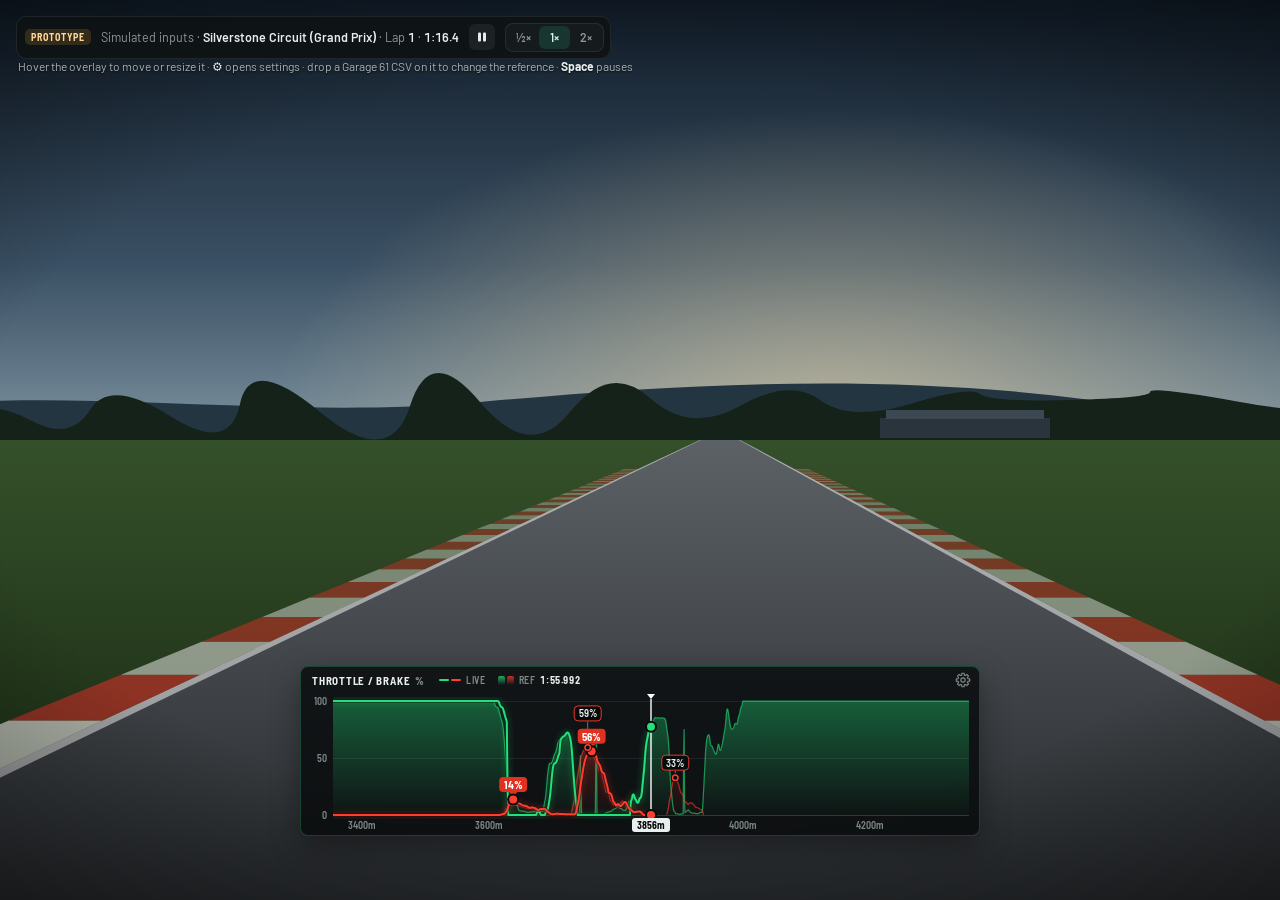
==== prototype/index.html @ 49a67826 "Domain layer, prototype and app skeleton Garage 61 CSV parsing, reference library with physical trac" ====
<!doctype html>
<html lang="en">
<head>
  <meta charset="utf-8">
  <meta name="viewport" content="width=device-width, initial-scale=1">
  <title>Input Telemetry Overlay</title>
  <link rel="preconnect" href="https://fonts.googleapis.com">
  <link rel="preconnect" href="https://fonts.gstatic.com" crossorigin>
  <link href="https://fonts.googleapis.com/css2?family=Barlow:wght@400;500;600&family=Barlow+Semi+Condensed:wght@500;600;700&display=swap" rel="stylesheet">
  <link rel="stylesheet" href="src/styles.css">
</head>
<body>
  <!-- Prototype only: a stand-in for the sim view so opacity can be judged. -->
  <div class="stage" id="stage" aria-hidden="true"></div>

  <!-- ================= Overlay ================= -->
  <section class="ito-overlay" id="overlay" aria-label="Throttle and brake inputs">
    <canvas class="ito-canvas" id="graph"></canvas>

    <header class="ito-header" id="dragHandle">
      <span class="ito-grip" aria-hidden="true"></span>
      <h1 class="ito-title" id="title"><span class="full">Throttle / Brake</span><span class="short">Thr / Brk</span><span class="unit">%</span></h1>
      <div class="ito-legend" id="legend">
        <span class="lg"><span class="lg-keys"><i class="lg-line" style="--c: var(--throttle)"></i><i class="lg-line" style="--c: var(--brake)"></i></span>Live</span>
        <span class="lg" id="legendRef"><span class="lg-keys"><i class="lg-fill" style="--c: var(--throttle)"></i><i class="lg-fill" style="--c: var(--brake)"></i></span>Ref <b id="legendRefTime">–</b></span>
      </div>
      <button class="ito-gear" id="gear" type="button" aria-label="Overlay settings" aria-haspopup="dialog" aria-expanded="false" aria-controls="settings">
        <svg viewBox="0 0 24 24" width="16" height="16" aria-hidden="true"><path d="M9.97 4.68 L10.27 1.95 L13.73 1.95 L14.03 4.68 L15.75 5.39 L17.89 3.67 L20.33 6.11 L18.61 8.25 L19.32 9.97 L22.05 10.27 L22.05 13.73 L19.32 14.03 L18.61 15.75 L20.33 17.89 L17.89 20.33 L15.75 18.61 L14.03 19.32 L13.73 22.05 L10.27 22.05 L9.97 19.32 L8.25 18.61 L6.11 20.33 L3.67 17.89 L5.39 15.75 L4.68 14.03 L1.95 13.73 L1.95 10.27 L4.68 9.97 L5.39 8.25 L3.67 6.11 L6.11 3.67 L8.25 5.39Z"/><circle cx="12" cy="12" r="3.2"/></svg>
      </button>
    </header>

    <div class="ito-size" id="sizeReadout" aria-hidden="true"></div>
    <div class="ito-drop" aria-hidden="true">
      <svg viewBox="0 0 24 24" width="20" height="20"><path d="M12 15V4M7.5 8.5 12 4l4.5 4.5M4 15v3a2 2 0 0 0 2 2h12a2 2 0 0 0 2-2v-3"/></svg>
      <span>Drop to set reference lap</span>
    </div>
  </section>

  <!-- ================= Settings ================= -->
  <div class="ito-settings" id="settings" role="dialog" aria-label="Overlay settings" hidden>
    <div class="set-head">
      <span>Overlay settings</span>
      <button class="icon-btn" type="button" data-close aria-label="Close settings">
        <svg viewBox="0 0 24 24" width="14" height="14" aria-hidden="true"><path d="M6 6l12 12M18 6 6 18"/></svg>
      </button>
    </div>

    <div class="set-tabs" role="tablist">
      <button type="button" role="tab" id="tab-display" aria-controls="panel-display" data-tab="display">Display</button>
      <button type="button" role="tab" id="tab-labels" aria-controls="panel-labels" data-tab="labels">Labels</button>
      <button type="button" role="tab" id="tab-timing" aria-controls="panel-timing" data-tab="timing">Timing</button>
      <button type="button" role="tab" id="tab-reference" aria-controls="panel-reference" data-tab="reference">Reference</button>
    </div>

    <!-- Display -->
    <div class="set-panel" role="tabpanel" id="panel-display" aria-labelledby="tab-display">
      <div class="set-section">Opacity</div>
      <label class="set-row">
        <span class="row-head"><span>Background</span><output data-for="bgOpacity"></output></span>
        <input type="range" min="0" max="100" step="1" data-setting="bgOpacity" data-unit="%">
      </label>
      <label class="set-row">
        <span class="row-head"><span>Reference fill</span><output data-for="refOpacity"></output></span>
        <input type="range" min="0" max="100" step="1" data-setting="refOpacity" data-unit="%">
      </label>

      <hr class="set-divider">
      <div class="set-section">Layout</div>
      <label class="set-toggle">
        <span>Lock size &amp; position<small>Hides the resize anchors</small></span>
        <input type="checkbox" class="switch" data-setting="locked">
      </label>
      <button type="button" class="btn" id="resetLayout">Reset size &amp; position</button>
    </div>

    <!-- Labels -->
    <div class="set-panel" role="tabpanel" id="panel-labels" aria-labelledby="tab-labels" hidden>
      <label class="set-toggle">
        <span>Brake peak labels<small>Max % reached in each braking zone</small></span>
        <input type="checkbox" class="switch" data-setting="labels">
      </label>
      <div class="set-row" data-needs="labels">
        <span class="row-head"><span>Label</span></span>
        <div class="seg" data-setting="labelMode" role="group" aria-label="Which brake traces get labels">
          <button type="button" data-value="live">Live</button>
          <button type="button" data-value="ref">Reference</button>
          <button type="button" data-value="both">Both</button>
        </div>
      </div>
      <label class="set-row" data-needs="labels">
        <span class="row-head"><span>Ignore peaks below</span><output data-for="labelMin"></output></span>
        <input type="range" min="0" max="50" step="1" data-setting="labelMin" data-unit="%">
      </label>
      <div class="label-key" data-needs="labels">
        <span><i class="key-pill key-live">82%</i>Your peak</span>
        <span><i class="key-pill key-ref">76%</i>Reference peak</span>
      </div>
    </div>

    <!-- Timing -->
    <div class="set-panel" role="tabpanel" id="panel-timing" aria-labelledby="tab-timing" hidden>
      <div class="set-row">
        <span class="row-head"><span>X-axis</span></span>
        <div class="seg" data-setting="axis" role="group" aria-label="X-axis units">
          <button type="button" data-value="distance">Distance</button>
          <button type="button" data-value="time">Time</button>
        </div>
      </div>
      <label class="set-row" data-axis="distance">
        <span class="row-head"><span>History <small>behind the car</small></span><output data-for="historyM"></output></span>
        <input type="range" min="100" max="1500" step="50" data-setting="historyM" data-unit=" m">
      </label>
      <label class="set-row" data-axis="distance">
        <span class="row-head"><span>Look-ahead <small>reference preview</small></span><output data-for="aheadM"></output></span>
        <input type="range" min="0" max="1500" step="50" data-setting="aheadM" data-unit=" m">
      </label>
      <label class="set-row" data-axis="time" hidden>
        <span class="row-head"><span>History <small>behind the car</small></span><output data-for="historyS"></output></span>
        <input type="range" min="1" max="20" step="0.5" data-setting="historyS" data-unit=" s">
      </label>
      <label class="set-row" data-axis="time" hidden>
        <span class="row-head"><span>Look-ahead <small>reference preview</small></span><output data-for="aheadS"></output></span>
        <input type="range" min="0" max="15" step="0.5" data-setting="aheadS" data-unit=" s">
      </label>

      <hr class="set-divider">
      <div class="set-row">
        <span class="row-head"><span>Update rate</span></span>
        <div class="seg" data-setting="hz" role="group" aria-label="Update rate">
          <button type="button" data-value="30">30 Hz</button>
          <button type="button" data-value="60">60 Hz</button>
        </div>
        <p class="set-hint">iRacing sends telemetry at 60 Hz. 30 Hz halves the redraw cost.</p>
      </div>
    </div>

    <!-- Reference -->
    <div class="set-panel" role="tabpanel" id="panel-reference" aria-labelledby="tab-reference" hidden>
      <div class="ref-card" id="refCard" hidden>
        <div class="ref-top">
          <span class="ref-src" id="refSrc">G61</span>
          <span class="ref-driver" id="refDriver"></span>
          <span class="ref-time" id="refTime"></span>
        </div>
        <div class="ref-sub" id="refSub"></div>
        <div class="ref-meta">
          <span id="refStats"></span>
          <span class="ref-status" id="refStatus"></span>
        </div>
        <div class="ref-actions">
          <button type="button" class="btn" data-browse>Replace…</button>
          <button type="button" class="btn btn-quiet" id="refRemove">Remove</button>
        </div>
      </div>

      <div class="dropzone" id="dropzone" role="button" tabindex="0" aria-describedby="dropHint">
        <svg viewBox="0 0 24 24" width="20" height="20" aria-hidden="true"><path d="M12 15V4M7.5 8.5 12 4l4.5 4.5M4 15v3a2 2 0 0 0 2 2h12a2 2 0 0 0 2-2v-3"/></svg>
        <span class="dz-title" id="dzTitle">Drop a Garage 61 lap CSV</span>
        <span class="dz-sub">or <u>browse files</u></span>
        <span class="dz-hint" id="dropHint">Needs LapDistPct, Brake and Throttle columns</span>
      </div>
      <input type="file" id="fileInput" accept=".csv,text/csv" hidden>
      <p class="set-error" id="refError" role="alert" hidden></p>

      <label class="set-toggle">
        <span>Show reference lap</span>
        <input type="checkbox" class="switch" data-setting="showRef">
      </label>
      <p class="set-hint">Lined up by lap distance, so a lap of any pace matches corner for corner.</p>
    </div>

    <div class="set-foot">
      <button type="button" class="link-btn" id="resetAll">Reset to defaults</button>
      <span>Design prototype</span>
    </div>
  </div>

  <!-- Prototype only: playback controls for the simulated inputs. -->
  <div class="harness" id="harness">
    <span class="harness-tag">Prototype</span>
    <span class="harness-text">Simulated inputs · <b id="hzTrack">–</b> · Lap <b id="hzLap">1</b> · <b id="hzClock">0:00.0</b></span>
    <button type="button" class="icon-btn" id="playBtn" aria-label="Pause"></button>
    <div class="seg seg-sm" id="speedSeg" role="group" aria-label="Playback speed">
      <button type="button" data-speed="0.5">½×</button>
      <button type="button" data-speed="1" aria-pressed="true">1×</button>
      <button type="button" data-speed="2">2×</button>
    </div>
  </div>
  <p class="harness-hint">Hover the overlay to move or resize it · <b>⚙</b> opens settings · drop a Garage 61 CSV on it to change the reference · <b>Space</b> pauses</p>

  <script src="data/sample-lap.js"></script>
  <script src="src/lap.js"></script>
  <script src="src/sim.js"></script>
  <script src="src/live-trace.js"></script>
  <script src="src/graph.js"></script>
  <script src="src/frame.js"></script>
  <script src="src/settings.js"></script>
  <script src="src/stage.js"></script>
  <script src="src/main.js"></script>
</body>
</html>
---- prototype/src/styles.css ----
/* ============ Tokens ============ */
:root {
  color-scheme: dark;

  /* Data — shared with graph.js */
  --throttle: #22e07a;
  --brake: #ff3d2e;

  /* HUD */
  --hud-surface: 7, 9, 10;
  --hud-text: #e8efee;
  --hud-muted: #7f8b89;
  --accent: #2ee6a0;
  --accent-ink: #04150d;

  /* Settings UI */
  --ui-surface: #0e1314;
  --ui-raised: rgba(255, 255, 255, 0.04);
  --ui-line: rgba(255, 255, 255, 0.08);
  --ui-line-strong: rgba(255, 255, 255, 0.16);
  --ui-text: #e6eceb;
  --ui-muted: #8b9795;
  --ok: #37d88f;
  --warn: #f5b43c;
  --danger: #ff7a70;

  --font-hud: "Barlow Semi Condensed", "Segoe UI", system-ui, sans-serif;
  --font-ui: "Barlow", "Segoe UI", system-ui, sans-serif;
}

* { box-sizing: border-box; }
[hidden] { display: none !important; }
html, body { margin: 0; height: 100%; }
body {
  background: #0b0f12;
  color: var(--ui-text);
  font: 400 13px/1.4 var(--font-ui);
  overflow: hidden;
}
button { font: inherit; color: inherit; }
svg { fill: none; stroke: currentColor; stroke-width: 1.8; stroke-linecap: round; stroke-linejoin: round; }

/* ============ Stage (prototype backdrop) ============ */
.stage { position: fixed; inset: 0; }
.stage svg { width: 100%; height: 100%; display: block; stroke: none; }

/* ============ Overlay ============ */
.ito-overlay {
  --bg-alpha: 0.8;
  position: fixed;
  left: 0;
  top: 0;
  width: 680px;
  height: 170px;
  container-type: size;
  background: rgba(var(--hud-surface), var(--bg-alpha));
  border: 1px solid rgba(46, 224, 150, calc(0.08 + 0.2 * var(--bg-alpha)));
  border-radius: 8px;
  box-shadow: 0 10px 30px rgba(0, 0, 0, calc(0.45 * var(--bg-alpha)));
  user-select: none;
  -webkit-user-select: none;
  touch-action: none;
}
.ito-overlay:not(.is-locked):hover,
.ito-overlay.is-moving,
.ito-overlay.is-resizing {
  outline: 1px solid rgba(46, 230, 160, 0.55);
  outline-offset: 0;
}

.ito-canvas { position: absolute; left: 0; top: 0; display: block; }

.ito-header {
  position: absolute;
  inset: 0 0 auto 0;
  height: 26px;
  display: flex;
  align-items: center;
  gap: 14px;
  padding: 0 5px 0 11px;
  z-index: 2;
}
.ito-overlay:not(.is-locked) .ito-header { cursor: grab; }
.ito-overlay.is-moving .ito-header { cursor: grabbing; }

.ito-grip {
  position: absolute;
  left: 3px;
  top: 8px;
  width: 5px;
  height: 11px;
  background: radial-gradient(circle, var(--hud-muted) 0.9px, transparent 1.2px) 0 0 / 4px 4px;
  opacity: 0;
  transition: opacity 0.15s;
}
.ito-overlay:not(.is-locked):hover .ito-grip { opacity: 1; }

.ito-title {
  margin: 0;
  font: 700 11px/1 var(--font-hud);
  letter-spacing: 0.07em;
  text-transform: uppercase;
  color: var(--hud-text);
  white-space: nowrap;
}
.ito-title .unit { color: var(--hud-muted); margin-left: 5px; }
.ito-title .short { display: none; }

.ito-legend {
  display: flex;
  gap: 12px;
  font: 600 10px/1 var(--font-hud);
  letter-spacing: 0.06em;
  text-transform: uppercase;
  color: var(--hud-muted);
  white-space: nowrap;
}
.lg { display: inline-flex; align-items: center; gap: 5px; }
.lg b { color: var(--hud-text); font-weight: 700; font-variant-numeric: tabular-nums; }
.lg-keys { display: inline-flex; align-items: flex-end; gap: 2px; }
.lg-line { width: 10px; height: 2px; border-radius: 1px; background: var(--c); }
.lg-fill { width: 7px; height: 9px; border-radius: 2px 2px 0 0; background: linear-gradient(var(--c), transparent); opacity: 0.75; }

@container (max-width: 540px) { .ito-legend { display: none; } }
@container (max-width: 330px) {
  .ito-title .full { display: none; }
  .ito-title .short { display: inline; }
}

.ito-gear {
  margin-left: auto;
  width: 22px;
  height: 22px;
  display: grid;
  place-items: center;
  padding: 0;
  border: 0;
  border-radius: 6px;
  background: transparent;
  color: var(--hud-muted);
  cursor: pointer;
  transition: color 0.15s, background-color 0.15s;
}
.ito-gear svg { stroke-width: 1.7; transition: transform 0.3s ease; }
.ito-gear:hover { color: var(--hud-text); background: rgba(255, 255, 255, 0.08); }
.ito-gear:focus-visible { outline: 2px solid var(--accent); outline-offset: 1px; }
.ito-gear[aria-expanded="true"] { color: var(--accent); background: rgba(46, 230, 160, 0.12); }
.ito-gear[aria-expanded="true"] svg { transform: rotate(67.5deg); }

/* Resize anchors: generous hit areas, small visible handles. */
.ito-anchor { position: absolute; z-index: 4; opacity: 0; transition: opacity 0.12s; }
.ito-anchor::after {
  content: "";
  position: absolute;
  background: #0b1110;
  border: 1.5px solid var(--accent);
  border-radius: 2px;
  box-shadow: 0 0 0 2px rgba(0, 0, 0, 0.35);
  transition: background-color 0.12s;
}
.ito-anchor:hover::after, .ito-anchor.is-active::after { background: var(--accent); }
.ito-overlay:not(.is-locked):hover .ito-anchor,
.ito-overlay.is-resizing .ito-anchor { opacity: 1; }
.ito-overlay.is-locked .ito-anchor { display: none; }

.ito-anchor[data-dir="nw"], .ito-anchor[data-dir="ne"],
.ito-anchor[data-dir="sw"], .ito-anchor[data-dir="se"] { width: 18px; height: 18px; }
.ito-anchor[data-dir="nw"]::after, .ito-anchor[data-dir="ne"]::after,
.ito-anchor[data-dir="sw"]::after, .ito-anchor[data-dir="se"]::after { left: 4.5px; top: 4.5px; width: 9px; height: 9px; }
.ito-anchor[data-dir="nw"] { left: -9px; top: -9px; cursor: nwse-resize; }
.ito-anchor[data-dir="ne"] { right: -9px; top: -9px; cursor: nesw-resize; }
.ito-anchor[data-dir="sw"] { left: -9px; bottom: -9px; cursor: nesw-resize; }
.ito-anchor[data-dir="se"] { right: -9px; bottom: -9px; cursor: nwse-resize; }

.ito-anchor[data-dir="n"], .ito-anchor[data-dir="s"] { left: 9px; right: 9px; height: 10px; cursor: ns-resize; }
.ito-anchor[data-dir="n"] { top: -5px; }
.ito-anchor[data-dir="s"] { bottom: -5px; }
.ito-anchor[data-dir="n"]::after, .ito-anchor[data-dir="s"]::after { left: 50%; top: 2px; width: 22px; height: 6px; margin-left: -11px; border-radius: 3px; }

.ito-anchor[data-dir="e"], .ito-anchor[data-dir="w"] { top: 9px; bottom: 9px; width: 10px; cursor: ew-resize; }
.ito-anchor[data-dir="e"] { right: -5px; }
.ito-anchor[data-dir="w"] { left: -5px; }
.ito-anchor[data-dir="e"]::after, .ito-anchor[data-dir="w"]::after { top: 50%; left: 2px; width: 6px; height: 22px; margin-top: -11px; border-radius: 3px; }

.ito-size {
  position: absolute;
  left: 50%;
  top: 50%;
  transform: translate(-50%, -50%);
  z-index: 3;
  padding: 5px 8px;
  border-radius: 5px;
  background: var(--accent);
  color: var(--accent-ink);
  font: 700 12px/1 var(--font-hud);
  letter-spacing: 0.04em;
  font-variant-numeric: tabular-nums;
  pointer-events: none;
  opacity: 0;
  transition: opacity 0.12s;
}
.ito-overlay.is-resizing .ito-size { opacity: 1; }

.ito-drop {
  position: absolute;
  inset: 5px;
  z-index: 5;
  display: flex;
  align-items: center;
  justify-content: center;
  gap: 8px;
  border: 1.5px dashed var(--accent);
  border-radius: 6px;
  background: rgba(var(--hud-surface), 0.9);
  color: var(--hud-text);
  font: 700 12px/1 var(--font-hud);
  letter-spacing: 0.07em;
  text-transform: uppercase;
  pointer-events: none;
  opacity: 0;
  transition: opacity 0.12s;
}
.ito-drop svg { color: var(--accent); }
.ito-overlay.is-dragover .ito-drop { opacity: 1; }

/* ============ Settings popover ============ */
.ito-settings {
  position: fixed;
  z-index: 50;
  width: 304px;
  max-height: calc(100vh - 16px);
  overflow-y: auto;
  overscroll-behavior: contain;
  scrollbar-width: thin;
  scrollbar-color: rgba(255, 255, 255, 0.18) transparent;
  background: var(--ui-surface);
  border: 1px solid var(--ui-line);
  border-radius: 12px;
  box-shadow: 0 18px 50px rgba(0, 0, 0, 0.55), 0 0 0 1px rgba(0, 0, 0, 0.5);
  animation: pop-in 0.14s ease-out;
}
.ito-settings[hidden] { display: none; }
@keyframes pop-in {
  from { opacity: 0; transform: translateY(var(--pop-from, -4px)) scale(0.985); }
}

.set-head {
  display: flex;
  align-items: center;
  justify-content: space-between;
  padding: 10px 8px 4px 14px;
  font: 600 10.5px/1 var(--font-hud);
  letter-spacing: 0.1em;
  text-transform: uppercase;
  color: var(--ui-muted);
}

.icon-btn {
  width: 26px;
  height: 26px;
  display: grid;
  place-items: center;
  padding: 0;
  border: 0;
  border-radius: 6px;
  background: transparent;
  color: var(--ui-muted);
  cursor: pointer;
}
.icon-btn:hover { background: rgba(255, 255, 255, 0.07); color: var(--ui-text); }
.icon-btn:focus-visible { outline: 2px solid var(--accent); outline-offset: 1px; }

.set-tabs {
  display: flex;
  gap: 2px;
  padding: 0 8px;
  border-bottom: 1px solid var(--ui-line);
}
.set-tabs button {
  position: relative;
  padding: 8px 8px 10px;
  border: 0;
  background: none;
  color: var(--ui-muted);
  font-weight: 600;
  font-size: 13px;
  cursor: pointer;
}
.set-tabs button:hover { color: var(--ui-text); }
.set-tabs button[aria-selected="true"] { color: var(--ui-text); }
.set-tabs button[aria-selected="true"]::after {
  content: "";
  position: absolute;
  left: 8px;
  right: 8px;
  bottom: -1px;
  height: 2px;
  border-radius: 2px 2px 0 0;
  background: var(--accent);
}
.set-tabs button:focus-visible { outline: 2px solid var(--accent); outline-offset: -2px; border-radius: 6px; }

.set-panel { display: grid; gap: 13px; padding: 13px 14px 14px; }
.set-panel[hidden] { display: none; }

.set-section {
  margin-bottom: -6px;
  font: 600 10.5px/1 var(--font-hud);
  letter-spacing: 0.1em;
  text-transform: uppercase;
  color: var(--ui-muted);
}
.set-divider { margin: 0 -14px; border: 0; border-top: 1px solid var(--ui-line); }

.set-row { display: grid; gap: 6px; }
.set-row[hidden] { display: none; }
.row-head { display: flex; justify-content: space-between; align-items: baseline; gap: 8px; font-weight: 500; }
.row-head small, .set-toggle small { color: var(--ui-muted); font-weight: 400; font-size: 12px; }
.set-toggle small { display: block; margin-top: 1px; }
.row-head output { font: 600 13px/1 var(--font-hud); font-variant-numeric: tabular-nums; color: var(--ui-text); }
.set-hint { margin: 0; color: var(--ui-muted); font-size: 12px; line-height: 1.4; }
.is-disabled { opacity: 0.4; pointer-events: none; }

/* Range */
input[type="range"] {
  --fill: 50%;
  -webkit-appearance: none;
  appearance: none;
  width: 100%;
  height: 16px;
  margin: 0;
  background: transparent;
  cursor: pointer;
}
input[type="range"]::-webkit-slider-runnable-track {
  height: 4px;
  border-radius: 2px;
  background: linear-gradient(to right, var(--accent) var(--fill), rgba(255, 255, 255, 0.12) var(--fill));
}
input[type="range"]::-moz-range-track { height: 4px; border-radius: 2px; background: rgba(255, 255, 255, 0.12); }
input[type="range"]::-moz-range-progress { height: 4px; border-radius: 2px; background: var(--accent); }
input[type="range"]::-webkit-slider-thumb {
  -webkit-appearance: none;
  width: 14px;
  height: 14px;
  margin-top: -5px;
  border: 0;
  border-radius: 50%;
  background: #f2f7f5;
  box-shadow: 0 1px 3px rgba(0, 0, 0, 0.5);
  transition: box-shadow 0.12s;
}
input[type="range"]::-moz-range-thumb { width: 14px; height: 14px; border: 0; border-radius: 50%; background: #f2f7f5; }
input[type="range"]:hover::-webkit-slider-thumb { box-shadow: 0 0 0 4px rgba(46, 230, 160, 0.18), 0 1px 3px rgba(0, 0, 0, 0.5); }
input[type="range"]:focus-visible { outline: none; }
input[type="range"]:focus-visible::-webkit-slider-thumb { box-shadow: 0 0 0 4px rgba(46, 230, 160, 0.4); }

/* Segmented control */
.seg {
  display: grid;
  grid-auto-flow: column;
  grid-auto-columns: 1fr;
  padding: 2px;
  border: 1px solid var(--ui-line);
  border-radius: 8px;
  background: rgba(255, 255, 255, 0.03);
}
.seg button {
  padding: 5px 8px;
  border: 0;
  border-radius: 6px;
  background: none;
  color: var(--ui-muted);
  font-weight: 600;
  font-size: 12.5px;
  cursor: pointer;
  white-space: nowrap;
}
.seg button:hover { color: var(--ui-text); }
.seg button[aria-pressed="true"] { background: rgba(46, 230, 160, 0.14); color: #c9f7e4; }
.seg button:focus-visible { outline: 2px solid var(--accent); outline-offset: -2px; }

/* Switch */
.set-toggle { display: flex; align-items: center; justify-content: space-between; gap: 12px; font-weight: 500; cursor: pointer; }
.switch {
  -webkit-appearance: none;
  appearance: none;
  flex: none;
  position: relative;
  width: 32px;
  height: 18px;
  margin: 0;
  border-radius: 9px;
  background: rgba(255, 255, 255, 0.14);
  cursor: pointer;
  transition: background-color 0.15s;
}
.switch::before {
  content: "";
  position: absolute;
  left: 2px;
  top: 2px;
  width: 14px;
  height: 14px;
  border-radius: 50%;
  background: #f2f7f5;
  transition: transform 0.15s;
}
.switch:checked { background: var(--accent); }
.switch:checked::before { transform: translateX(14px); }
.switch:focus-visible { outline: 2px solid var(--accent); outline-offset: 2px; }

/* Buttons */
.btn {
  height: 30px;
  padding: 0 12px;
  border: 1px solid var(--ui-line-strong);
  border-radius: 7px;
  background: var(--ui-raised);
  font-weight: 600;
  font-size: 12.5px;
  cursor: pointer;
}
.btn:hover { background: rgba(255, 255, 255, 0.08); }
.btn:focus-visible { outline: 2px solid var(--accent); outline-offset: 1px; }
.btn-quiet { border-color: transparent; background: none; color: var(--ui-muted); }
.btn-quiet:hover { color: var(--ui-text); }
.link-btn { padding: 0; border: 0; background: none; color: var(--ui-muted); font-size: 12px; text-decoration: underline; text-underline-offset: 2px; cursor: pointer; }
.link-btn:hover { color: var(--ui-text); }

/* Label key (Labels tab) */
.label-key {
  display: flex;
  flex-wrap: wrap;
  gap: 8px 16px;
  padding: 10px 12px;
  border-radius: 8px;
  background: var(--ui-raised);
  color: var(--ui-muted);
  font-size: 12px;
}
.label-key span { display: inline-flex; align-items: center; gap: 7px; }
.key-pill { padding: 3px 5px; border-radius: 4px; font: 700 11px/1 var(--font-hud); font-style: normal; }
.key-live { background: #e0301f; color: #fff; }
.key-ref { border: 1px solid rgba(255, 61, 46, 0.9); background: rgb(var(--hud-surface)); color: var(--hud-text); font-weight: 600; }

/* Reference card */
.ref-card {
  display: grid;
  gap: 5px;
  padding: 11px 12px;
  border: 1px solid var(--ui-line);
  border-radius: 10px;
  background: var(--ui-raised);
}
.ref-card[hidden] { display: none; }
.ref-top { display: flex; align-items: center; gap: 8px; min-width: 0; }
.ref-src {
  flex: none;
  padding: 3px 5px;
  border-radius: 4px;
  background: rgba(255, 255, 255, 0.08);
  color: var(--ui-muted);
  font: 700 9.5px/1 var(--font-hud);
  letter-spacing: 0.08em;
}
.ref-driver { font-weight: 600; white-space: nowrap; overflow: hidden; text-overflow: ellipsis; }
.ref-time { margin-left: auto; font: 700 14px/1 var(--font-hud); font-variant-numeric: tabular-nums; }
.ref-sub { color: var(--ui-muted); font-size: 12px; }
.ref-meta { display: flex; flex-wrap: wrap; justify-content: space-between; gap: 4px 10px; color: var(--ui-muted); font-size: 11.5px; }
.ref-status { display: inline-flex; align-items: center; gap: 4px; color: var(--ui-text); }
.ref-status svg { width: 13px; height: 13px; stroke-width: 2.2; }
.ref-status.ok svg { color: var(--ok); }
.ref-status.warn svg { color: var(--warn); }
.ref-actions { display: flex; gap: 6px; margin-top: 5px; }

/* Drop zone */
.dropzone {
  display: grid;
  justify-items: center;
  gap: 3px;
  padding: 14px 12px;
  border: 1.5px dashed var(--ui-line-strong);
  border-radius: 10px;
  text-align: center;
  cursor: pointer;
  transition: border-color 0.15s, background-color 0.15s;
}
.dropzone svg { color: var(--ui-muted); margin-bottom: 3px; }
.dropzone:hover, .dropzone.is-over { border-color: var(--accent); background: rgba(46, 230, 160, 0.06); }
.dropzone:hover svg, .dropzone.is-over svg { color: var(--accent); }
.dropzone:focus-visible { outline: 2px solid var(--accent); outline-offset: 2px; }
.dz-title { font-weight: 600; }
.dz-sub { color: var(--ui-muted); font-size: 12px; }
.dz-sub u { color: var(--ui-text); text-underline-offset: 2px; }
.dz-hint { margin-top: 4px; color: var(--ui-muted); font-size: 11px; }
/* With a lap loaded the zone only needs to say "drop here to replace". */
.dropzone.is-compact { grid-auto-flow: column; justify-content: center; align-items: center; gap: 6px; padding: 9px 12px; }
.dropzone.is-compact svg { width: 16px; height: 16px; margin: 0; }
.dropzone.is-compact .dz-title { font-weight: 500; font-size: 12.5px; }
.dropzone.is-compact .dz-sub, .dropzone.is-compact .dz-hint { display: none; }

.set-error {
  margin: -6px 0 0;
  padding: 8px 10px;
  border-radius: 8px;
  background: rgba(255, 122, 112, 0.1);
  color: var(--ui-text);
  font-size: 12px;
}
.set-error::before { content: "⚠ "; color: var(--danger); }
.set-error[hidden] { display: none; }

.set-foot {
  display: flex;
  justify-content: space-between;
  align-items: center;
  padding: 9px 14px 11px;
  border-top: 1px solid var(--ui-line);
  color: var(--ui-muted);
  font-size: 11px;
}

/* ============ Prototype harness ============ */
.harness {
  position: fixed;
  left: 16px;
  top: 16px;
  z-index: 40;
  display: flex;
  align-items: center;
  gap: 10px;
  padding: 6px 6px 6px 8px;
  border: 1px solid var(--ui-line);
  border-radius: 10px;
  background: rgba(14, 19, 20, 0.88);
  backdrop-filter: blur(8px);
  font-size: 12.5px;
}
.harness-tag {
  padding: 3px 6px;
  border-radius: 5px;
  background: rgba(245, 180, 60, 0.16);
  color: #ffd79a;
  font: 700 10px/1 var(--font-hud);
  letter-spacing: 0.1em;
  text-transform: uppercase;
}
.harness-text { color: var(--ui-muted); white-space: nowrap; }
.harness-text b { color: var(--ui-text); font-weight: 600; font-variant-numeric: tabular-nums; }
.harness .icon-btn { color: var(--ui-text); background: rgba(255, 255, 255, 0.06); }
.harness .icon-btn svg { width: 12px; height: 12px; fill: currentColor; stroke: none; }
.seg-sm button { padding: 3px 8px; font-size: 12px; }
.harness-hint {
  position: fixed;
  left: 18px;
  top: 58px;
  z-index: 40;
  margin: 0;
  color: rgba(230, 236, 235, 0.72);
  font-size: 12px;
  text-shadow: 0 1px 2px rgba(0, 0, 0, 0.8);
}
.harness-hint b { color: var(--ui-text); }

@media (max-width: 720px) {
  .harness-text { display: none; }
  .harness-hint { display: none; }
}

@media (prefers-reduced-motion: reduce) {
  *, *::before, *::after { transition: none !important; animation: none !important; }
}
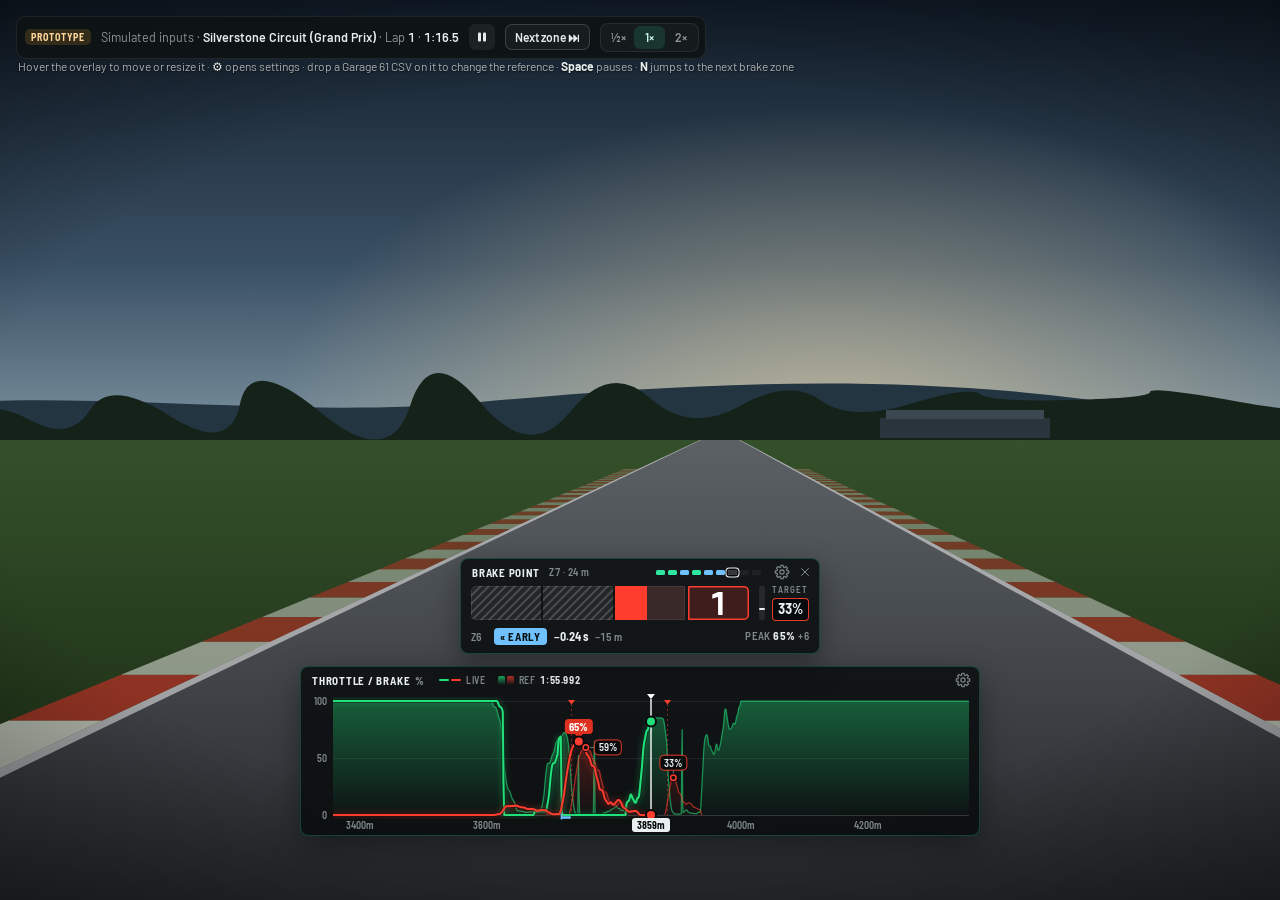
==== commit 66df657b: "Design a brake point countdown with timing grades A second overlay window counts 3-2-1-BRAKE into ea" ====
--- a/prototype/index.html
+++ b/prototype/index.html
@@ -36,6 +36,10 @@
     </div>
   </section>
 
+  <!-- ================= Brake point countdown ================= -->
+  <!-- Its own window, so it can sit near the driver's line of sight. Filled by brake-cue.js. -->
+  <section id="cue" aria-label="Brake point countdown"></section>
+
   <!-- ================= Settings ================= -->
   <div class="ito-settings" id="settings" role="dialog" aria-label="Overlay settings" hidden>
     <div class="set-head">
@@ -47,7 +51,7 @@
 
     <div class="set-tabs" role="tablist">
       <button type="button" role="tab" id="tab-display" aria-controls="panel-display" data-tab="display">Display</button>
-      <button type="button" role="tab" id="tab-labels" aria-controls="panel-labels" data-tab="labels">Labels</button>
+      <button type="button" role="tab" id="tab-brakes" aria-controls="panel-brakes" data-tab="brakes">Brakes</button>
       <button type="button" role="tab" id="tab-timing" aria-controls="panel-timing" data-tab="timing">Timing</button>
       <button type="button" role="tab" id="tab-reference" aria-controls="panel-reference" data-tab="reference">Reference</button>
     </div>
@@ -73,8 +77,44 @@
       <button type="button" class="btn" id="resetLayout">Reset size &amp; position</button>
     </div>
 
-    <!-- Labels -->
-    <div class="set-panel" role="tabpanel" id="panel-labels" aria-labelledby="tab-labels" hidden>
+    <!-- Brakes: the brake point countdown, its timing grade, and brake peak labels -->
+    <div class="set-panel" role="tabpanel" id="panel-brakes" aria-labelledby="tab-brakes" hidden>
+      <div class="set-section">Brake point countdown</div>
+      <label class="set-toggle">
+        <span>Countdown window<small>3-2-1-BRAKE into each reference brake point</small></span>
+        <input type="checkbox" class="switch" data-setting="cueOn">
+      </label>
+      <label class="set-row" data-needs="cueOn">
+        <span class="row-head"><span>Countdown <small>3 counts</small></span><output data-for="cueLead"></output></span>
+        <input type="range" min="1.5" max="4.5" step="0.5" data-setting="cueLead" data-unit=" s">
+      </label>
+      <label class="set-row" data-needs="cueOn">
+        <span class="row-head"><span>Cue early by <small>reaction allowance</small></span><output data-for="cueEarly"></output></span>
+        <input type="range" min="0" max="0.3" step="0.05" data-setting="cueEarly" data-unit=" s" data-decimals="2">
+      </label>
+      <label class="set-row" data-needs="cueOn">
+        <span class="row-head"><span>Skip zones below <small>reference peak</small></span><output data-for="cueMin"></output></span>
+        <input type="range" min="0" max="50" step="1" data-setting="cueMin" data-unit="%">
+      </label>
+      <label class="set-toggle" data-needs="cueOn">
+        <span>Beeps<small>One per count, a long one on BRAKE</small></span>
+        <input type="checkbox" class="switch" data-setting="cueBeep">
+      </label>
+
+      <hr class="set-divider">
+      <div class="set-section">Brake timing</div>
+      <label class="set-row">
+        <span class="row-head"><span>Good within <small>of the reference</small></span><output data-for="cueTol"></output></span>
+        <input type="range" min="0.02" max="0.2" step="0.01" data-setting="cueTol" data-unit=" s" data-decimals="2" data-prefix="±">
+      </label>
+      <div class="grade-key" id="gradeKey"></div>
+      <label class="set-toggle">
+        <span>Brake points on the graph<small>Marks each one and underlines your gap to it</small></span>
+        <input type="checkbox" class="switch" data-setting="cueGraph">
+      </label>
+
+      <hr class="set-divider">
+      <div class="set-section">Peak labels</div>
       <label class="set-toggle">
         <span>Brake peak labels<small>Max % reached in each braking zone</small></span>
         <input type="checkbox" class="switch" data-setting="labels">
@@ -180,19 +220,21 @@
     <span class="harness-tag">Prototype</span>
     <span class="harness-text">Simulated inputs · <b id="hzTrack">–</b> · Lap <b id="hzLap">1</b> · <b id="hzClock">0:00.0</b></span>
     <button type="button" class="icon-btn" id="playBtn" aria-label="Pause"></button>
+    <button type="button" class="btn btn-sm" id="nextZoneBtn" title="Jump to just before the next brake point countdown (N)">Next zone ⏭</button>
     <div class="seg seg-sm" id="speedSeg" role="group" aria-label="Playback speed">
       <button type="button" data-speed="0.5">½×</button>
       <button type="button" data-speed="1" aria-pressed="true">1×</button>
       <button type="button" data-speed="2">2×</button>
     </div>
   </div>
-  <p class="harness-hint">Hover the overlay to move or resize it · <b>⚙</b> opens settings · drop a Garage 61 CSV on it to change the reference · <b>Space</b> pauses</p>
+  <p class="harness-hint">Hover the overlay to move or resize it · <b>⚙</b> opens settings · drop a Garage 61 CSV on it to change the reference · <b>Space</b> pauses · <b>N</b> jumps to the next brake zone</p>
 
   <script src="data/sample-lap.js"></script>
   <script src="src/lap.js"></script>
   <script src="src/sim.js"></script>
   <script src="src/live-trace.js"></script>
   <script src="src/graph.js"></script>
+  <script src="src/brake-cue.js"></script>
   <script src="src/frame.js"></script>
   <script src="src/settings.js"></script>
   <script src="src/stage.js"></script>
--- a/prototype/src/styles.css
+++ b/prototype/src/styles.css
@@ -223,6 +223,190 @@
 .ito-drop svg { color: var(--accent); }
 .ito-overlay.is-dragover .ito-drop { opacity: 1; }
 
+/* ============ Brake point countdown ============ */
+/* A second overlay window: 3-2-1-BRAKE into each reference brake point, the zone's
+   target peak, and how your brake timing compared. Grade colours are "r, g, b" so
+   chips and pips can tint them. */
+.ito-cue {
+  --brake-ink: #e0301f; /* solid red behind white text (4.5:1) */
+  width: 360px;
+  height: 96px;
+}
+.cue-head { gap: 10px; padding-right: 3px; }
+.cue-next {
+  font: 600 10.5px/1 var(--font-hud);
+  letter-spacing: 0.04em;
+  color: var(--hud-muted);
+  font-variant-numeric: tabular-nums;
+  white-space: nowrap;
+}
+.cue-pips { display: flex; align-items: center; gap: 3px; margin-left: auto; }
+.cue-pip {
+  width: 9px;
+  height: 5px;
+  border-radius: 1.5px;
+  background: rgba(255, 255, 255, 0.14);
+}
+.cue-pip.is-graded { background: rgb(var(--g)); }
+.cue-pip.is-stale { opacity: 0.35; }
+.cue-pip.is-current { opacity: 1; box-shadow: 0 0 0 1.5px rgba(var(--hud-surface), 1), 0 0 0 2.5px var(--hud-text); }
+.cue-tools { display: flex; gap: 1px; }
+.cue-tools .ito-gear { margin-left: 0; }
+
+.cue-body {
+  --fill: 0;
+  --join: 0;
+  --live: 0;
+  --target: 0;
+  --peak: -1;
+  position: absolute;
+  inset: 27px 10px 8px;
+  display: grid;
+  grid-template-rows: minmax(0, 1fr) auto;
+  gap: 7px;
+}
+.cue-main { display: flex; gap: 3px; min-height: 0; }
+
+/* Bar: three one-count segments, filling toward the cap. */
+.cue-track {
+  position: relative;
+  flex: 1;
+  min-width: 0;
+  overflow: hidden;
+  border-radius: 5px 1px 1px 5px;
+  background:
+    linear-gradient(90deg, transparent 66.667%, rgba(255, 61, 46, 0.1) 66.667%),
+    rgba(255, 255, 255, 0.07);
+  box-shadow: inset 0 0 0 1px rgba(255, 255, 255, 0.08);
+}
+.cue-fill, .cue-join { position: absolute; top: 0; bottom: 0; }
+.cue-fill {
+  left: calc(var(--join) * 100%);
+  width: calc((var(--fill) - var(--join)) * 100%);
+  background: rgba(232, 239, 238, 0.92);
+}
+/* The part a short straight skipped. */
+.cue-join {
+  left: 0;
+  width: calc(var(--join) * 100%);
+  background: repeating-linear-gradient(135deg, rgba(255, 255, 255, 0.16) 0 2px, transparent 2px 6px);
+}
+.cue-tick { position: absolute; top: 0; bottom: 0; width: 2px; margin-left: -1px; background: rgba(var(--hud-surface), 0.75); }
+.cue-msg {
+  position: absolute;
+  inset: 0;
+  display: grid;
+  place-items: center;
+  font: 600 clamp(10px, 11cqh, 13px)/1 var(--font-hud);
+  letter-spacing: 0.08em;
+  white-space: pre;
+  color: var(--hud-muted);
+  font-variant-numeric: tabular-nums;
+}
+.cue-msg:empty { display: none; }
+
+/* Cap: the count (3, 2, 1), then BRAKE. */
+.cue-cap {
+  flex: none;
+  width: clamp(58px, 17cqw, 110px);
+  display: grid;
+  place-items: center;
+  border-radius: 1px 5px 5px 1px;
+  box-shadow: inset 0 0 0 1.5px rgba(255, 255, 255, 0.14);
+  color: rgba(232, 239, 238, 0.4);
+  font: 700 clamp(12px, 15cqh, 20px)/1 var(--font-hud);
+  letter-spacing: 0.08em;
+  text-transform: uppercase;
+}
+.cue-cap span { display: block; }
+
+.cue-body[data-mode="countdown"] .cue-cap { color: var(--hud-text); box-shadow: inset 0 0 0 1.5px rgba(232, 239, 238, 0.55); }
+.cue-body[data-mode="countdown"] .cue-cap span { font-size: clamp(22px, 34cqh, 44px); letter-spacing: 0; font-variant-numeric: tabular-nums; }
+/* Each count pops in; alternating names restart the animation on every change. */
+.cue-body[data-beat="3"] .cue-cap span, .cue-body[data-beat="1"] .cue-cap span { animation: cue-pop-a 0.22s ease-out; }
+.cue-body[data-beat="2"] .cue-cap span { animation: cue-pop-b 0.22s ease-out; }
+@keyframes cue-pop-a { from { transform: scale(1.35); opacity: 0.4; } }
+@keyframes cue-pop-b { from { transform: scale(1.35); opacity: 0.4; } }
+
+/* Last count goes red; BRAKE is solid red and flashes. */
+.cue-body[data-beat="1"] .cue-fill { background: var(--brake); }
+.cue-body[data-beat="1"] .cue-cap { color: #fff; box-shadow: inset 0 0 0 1.5px var(--brake); background: rgba(255, 61, 46, 0.18); }
+.cue-body[data-mode="brake"] .cue-fill,
+.cue-body[data-mode="braking"] .cue-fill { background: var(--brake); }
+.cue-body[data-mode="brake"] .cue-cap,
+.cue-body[data-mode="braking"] .cue-cap { color: #fff; background: var(--brake-ink); box-shadow: none; }
+.cue-body[data-mode="brake"] .cue-cap { animation: cue-flash 0.2s ease-in-out 4 alternate; }
+@keyframes cue-flash { to { background: #ff6a5c; } }
+/* On the brake: the bar settles so the eye moves to the target gauge. */
+.cue-body[data-mode="braking"] .cue-fill { background: rgba(255, 61, 46, 0.5); }
+/* Braked early: the bar stops where you did, in the early colour. */
+.cue-body[data-mode="braking"][data-early] .cue-fill { background: rgb(111, 193, 255); }
+.cue-body[data-mode="noref"] .cue-cap,
+.cue-body[data-mode="nozones"] .cue-cap { color: var(--hud-muted); }
+
+/* Target: the zone's reference peak, with your pressure filling up to it. */
+.cue-target { flex: none; display: flex; align-items: stretch; gap: 7px; margin-left: 7px; }
+.cue-gauge { position: relative; width: 6px; border-radius: 2px; background: rgba(255, 255, 255, 0.08); }
+.cue-gauge i { position: absolute; left: 0; right: 0; }
+.cue-gauge-fill { bottom: 0; height: calc(var(--live) * 100%); border-radius: 2px; background: var(--brake); }
+.cue-gauge-peak { bottom: calc(var(--peak) * 100%); height: 2px; margin-bottom: -1px; background: #ff9b91; }
+.cue-gauge-target { left: -3px; right: -3px; bottom: calc(var(--target) * 100%); height: 2px; margin-bottom: -1px; border-radius: 1px; background: var(--hud-text); }
+.cue-body:not([data-mode="braking"]) .cue-gauge-peak { display: none; }
+.cue-target-text { display: grid; align-content: center; justify-items: start; gap: 4px; }
+.cue-target-text small {
+  font: 600 9px/1 var(--font-hud);
+  letter-spacing: 0.1em;
+  text-transform: uppercase;
+  color: var(--hud-muted);
+}
+/* Outlined red, like the graph's reference peak labels. */
+.cue-target-text b {
+  padding: 3px 5px;
+  border: 1px solid rgba(255, 61, 46, 0.9);
+  border-radius: 4px;
+  background: rgba(var(--hud-surface), 0.9);
+  color: var(--hud-text);
+  font: 700 clamp(12px, 15cqh, 18px)/1 var(--font-hud);
+  font-variant-numeric: tabular-nums;
+}
+.cue-body[data-mode="idle"] .cue-target-text b { border-color: rgba(255, 61, 46, 0.5); color: rgba(232, 239, 238, 0.7); }
+
+/* Timing row: zone, grade, offset from the reference brake point, peak vs target. */
+.cue-verdict {
+  display: flex;
+  align-items: center;
+  gap: 7px;
+  height: 18px;
+  overflow: hidden;
+  white-space: nowrap;
+  font: 600 11px/1 var(--font-hud);
+  color: var(--hud-muted);
+  font-variant-numeric: tabular-nums;
+}
+.cue-verdict.is-empty { font-weight: 500; }
+.cue-vzone { min-width: 16px; letter-spacing: 0.04em; }
+.cue-verdict.is-current .cue-vzone { color: var(--hud-text); }
+.cue-chip {
+  padding: 3px 6px 3px;
+  border-radius: 4px;
+  background: rgb(var(--g));
+  color: #07100c;
+  font-weight: 700;
+  letter-spacing: 0.06em;
+  text-transform: uppercase;
+}
+/* Past the brake point and not braking yet: counts up until you do. */
+.cue-chip.is-pending { background: rgba(var(--g), 0.14); color: rgb(var(--g)); box-shadow: inset 0 0 0 1px rgb(var(--g)); }
+.cue-vtime { color: var(--hud-text); font-weight: 700; font-size: 12px; }
+.cue-verdict.is-empty .cue-vtime { color: var(--hud-muted); font-weight: 500; font-size: 11px; }
+.cue-vpeak { margin-left: auto; letter-spacing: 0.04em; text-transform: uppercase; }
+.cue-vpeak b { color: var(--hud-text); font-weight: 700; }
+.cue-vpeak small { font-size: 10.5px; }
+
+@container (max-width: 330px) { .cue-pips { display: none; } .cue-tools { margin-left: auto; } }
+@container (max-width: 290px) { .cue-vdist, .cue-next { display: none; } }
+@container (max-width: 250px) { .cue-vpeak { display: none; } }
+
 /* ============ Settings popover ============ */
 .ito-settings {
   position: fixed;
@@ -444,6 +628,19 @@
 .key-live { background: #e0301f; color: #fff; }
 .key-ref { border: 1px solid rgba(255, 61, 46, 0.9); background: rgb(var(--hud-surface)); color: var(--hud-text); font-weight: 600; }
 
+/* Grade key (Brakes tab) */
+.grade-key {
+  display: grid;
+  gap: 6px;
+  padding: 10px 12px;
+  border-radius: 8px;
+  background: var(--ui-raised);
+  color: var(--ui-muted);
+  font-size: 12px;
+}
+.grade-key span { display: grid; grid-template-columns: 74px 1fr; align-items: center; gap: 8px; }
+.grade-key .cue-chip { justify-self: start; font: 700 10px/1 var(--font-hud); font-style: normal; }
+
 /* Reference card */
 .ref-card {
   display: grid;
@@ -551,6 +748,7 @@
 .harness .icon-btn { color: var(--ui-text); background: rgba(255, 255, 255, 0.06); }
 .harness .icon-btn svg { width: 12px; height: 12px; fill: currentColor; stroke: none; }
 .seg-sm button { padding: 3px 8px; font-size: 12px; }
+.btn-sm { height: 26px; padding: 0 9px; font-size: 12px; white-space: nowrap; }
 .harness-hint {
   position: fixed;
   left: 18px;
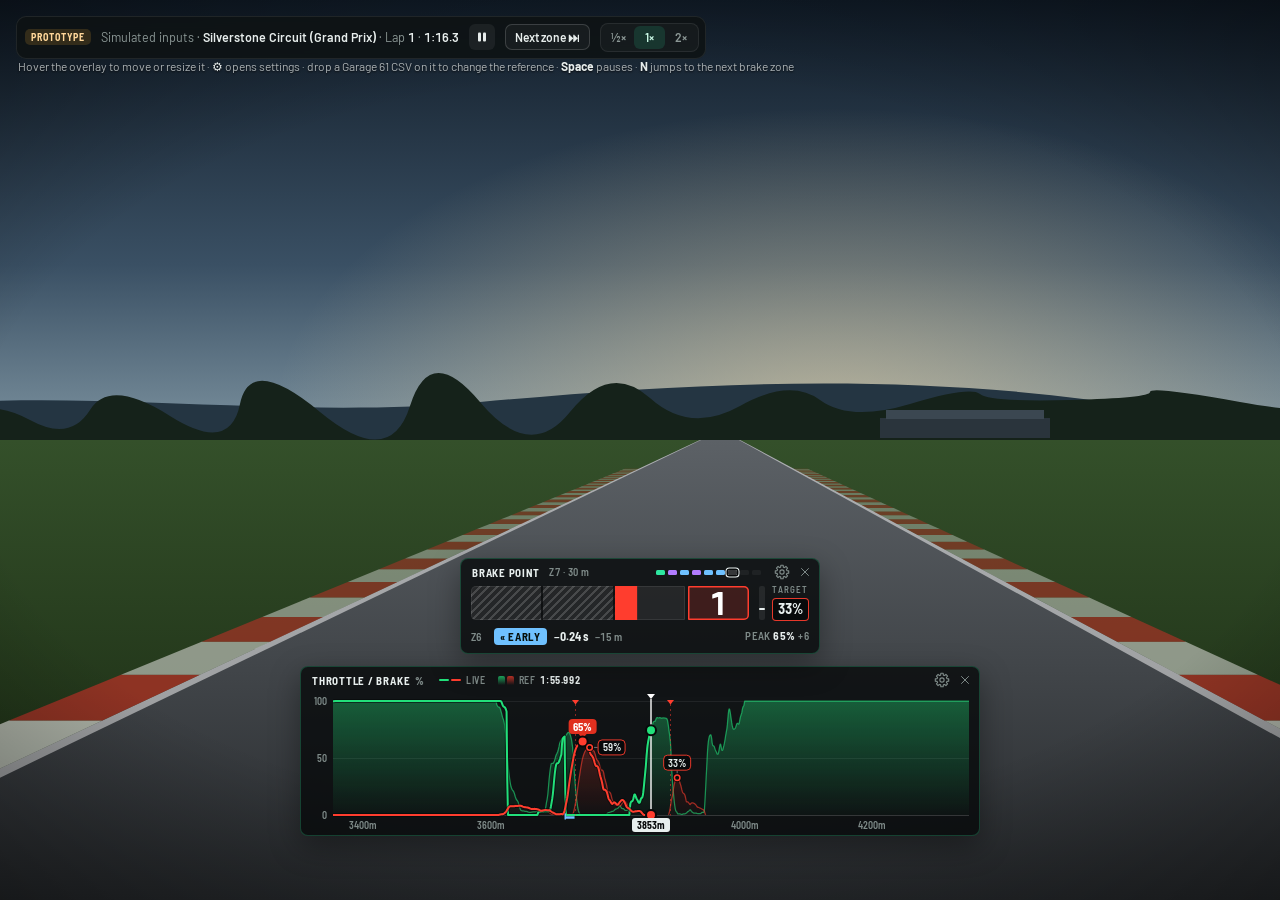
==== commit 33fd95d8: "Bring the prototype up to the app; add Perfect and coloured counts Matches main: the sample lap carr" ====
--- a/prototype/index.html
+++ b/prototype/index.html
@@ -24,9 +24,14 @@
         <span class="lg"><span class="lg-keys"><i class="lg-line" style="--c: var(--throttle)"></i><i class="lg-line" style="--c: var(--brake)"></i></span>Live</span>
         <span class="lg" id="legendRef"><span class="lg-keys"><i class="lg-fill" style="--c: var(--throttle)"></i><i class="lg-fill" style="--c: var(--brake)"></i></span>Ref <b id="legendRefTime">–</b></span>
       </div>
-      <button class="ito-gear" id="gear" type="button" aria-label="Overlay settings" aria-haspopup="dialog" aria-expanded="false" aria-controls="settings">
-        <svg viewBox="0 0 24 24" width="16" height="16" aria-hidden="true"><path d="M9.97 4.68 L10.27 1.95 L13.73 1.95 L14.03 4.68 L15.75 5.39 L17.89 3.67 L20.33 6.11 L18.61 8.25 L19.32 9.97 L22.05 10.27 L22.05 13.73 L19.32 14.03 L18.61 15.75 L20.33 17.89 L17.89 20.33 L15.75 18.61 L14.03 19.32 L13.73 22.05 L10.27 22.05 L9.97 19.32 L8.25 18.61 L6.11 20.33 L3.67 17.89 L5.39 15.75 L4.68 14.03 L1.95 13.73 L1.95 10.27 L4.68 9.97 L5.39 8.25 L3.67 6.11 L6.11 3.67 L8.25 5.39Z"/><circle cx="12" cy="12" r="3.2"/></svg>
-      </button>
+      <span class="ito-tools">
+        <button class="ito-gear" id="gear" type="button" aria-label="Overlay settings" aria-haspopup="dialog" aria-expanded="false" aria-controls="settings">
+          <svg viewBox="0 0 24 24" width="16" height="16" aria-hidden="true"><path d="M9.97 4.68 L10.27 1.95 L13.73 1.95 L14.03 4.68 L15.75 5.39 L17.89 3.67 L20.33 6.11 L18.61 8.25 L19.32 9.97 L22.05 10.27 L22.05 13.73 L19.32 14.03 L18.61 15.75 L20.33 17.89 L17.89 20.33 L15.75 18.61 L14.03 19.32 L13.73 22.05 L10.27 22.05 L9.97 19.32 L8.25 18.61 L6.11 20.33 L3.67 17.89 L5.39 15.75 L4.68 14.03 L1.95 13.73 L1.95 10.27 L4.68 9.97 L5.39 8.25 L3.67 6.11 L6.11 3.67 L8.25 5.39Z"/><circle cx="12" cy="12" r="3.2"/></svg>
+        </button>
+        <button class="ito-gear" id="quit" type="button" aria-label="Quit the overlay">
+          <svg viewBox="0 0 24 24" width="14" height="14" aria-hidden="true"><path d="M6 6l12 12M18 6 6 18"/></svg>
+        </button>
+      </span>
     </header>
 
     <div class="ito-size" id="sizeReadout" aria-hidden="true"></div>
@@ -106,6 +111,10 @@
       <label class="set-row">
         <span class="row-head"><span>Good within <small>of the reference</small></span><output data-for="cueTol"></output></span>
         <input type="range" min="0.02" max="0.2" step="0.01" data-setting="cueTol" data-unit=" s" data-decimals="2" data-prefix="±">
+      </label>
+      <label class="set-row">
+        <span class="row-head"><span>Perfect within <small>inside good</small></span><output data-for="cuePerfect"></output></span>
+        <input type="range" min="0.01" max="0.06" step="0.01" data-setting="cuePerfect" data-unit=" s" data-decimals="2" data-prefix="±">
       </label>
       <div class="grade-key" id="gradeKey"></div>
       <label class="set-toggle">
--- a/prototype/src/styles.css
+++ b/prototype/src/styles.css
@@ -77,9 +77,12 @@
   display: flex;
   align-items: center;
   gap: 14px;
-  padding: 0 5px 0 11px;
+  padding: 0 3px 0 11px;
   z-index: 2;
 }
+/* Gear and close, at the header's right end. */
+.ito-tools { display: flex; gap: 1px; margin-left: auto; }
+.ito-tools .ito-gear { margin-left: 0; }
 .ito-overlay:not(.is-locked) .ito-header { cursor: grab; }
 .ito-overlay.is-moving .ito-header { cursor: grabbing; }
 
@@ -168,12 +171,13 @@
 .ito-anchor[data-dir="nw"]::after, .ito-anchor[data-dir="ne"]::after,
 .ito-anchor[data-dir="sw"]::after, .ito-anchor[data-dir="se"]::after { left: 4.5px; top: 4.5px; width: 9px; height: 9px; }
 .ito-anchor[data-dir="nw"] { left: -9px; top: -9px; cursor: nwse-resize; }
-.ito-anchor[data-dir="ne"] { right: -9px; top: -9px; cursor: nesw-resize; }
+.ito-anchor[data-dir="ne"] { right: -9px; top: -9px; width: 12px; height: 12px; cursor: nesw-resize; }
+.ito-anchor[data-dir="ne"]::after { left: 1.5px; top: 1.5px; }
 .ito-anchor[data-dir="sw"] { left: -9px; bottom: -9px; cursor: nesw-resize; }
 .ito-anchor[data-dir="se"] { right: -9px; bottom: -9px; cursor: nwse-resize; }
 
 .ito-anchor[data-dir="n"], .ito-anchor[data-dir="s"] { left: 9px; right: 9px; height: 10px; cursor: ns-resize; }
-.ito-anchor[data-dir="n"] { top: -5px; }
+.ito-anchor[data-dir="n"] { top: -5px; height: 7px; }
 .ito-anchor[data-dir="s"] { bottom: -5px; }
 .ito-anchor[data-dir="n"]::after, .ito-anchor[data-dir="s"]::after { left: 50%; top: 2px; width: 22px; height: 6px; margin-left: -11px; border-radius: 3px; }
 
@@ -229,6 +233,10 @@
    chips and pips can tint them. */
 .ito-cue {
   --brake-ink: #e0301f; /* solid red behind white text (4.5:1) */
+  /* The three counts, first to last. */
+  --count-1: #2fd46f;
+  --count-2: #ffd02e;
+  --count-3: var(--brake);
   width: 360px;
   height: 96px;
 }
@@ -252,6 +260,7 @@
 .cue-pip.is-current { opacity: 1; box-shadow: 0 0 0 1.5px rgba(var(--hud-surface), 1), 0 0 0 2.5px var(--hud-text); }
 .cue-tools { display: flex; gap: 1px; }
 .cue-tools .ito-gear { margin-left: 0; }
+.cue-head .ito-title { flex: none; }
 
 .cue-body {
   --fill: 0;
@@ -274,16 +283,18 @@
   min-width: 0;
   overflow: hidden;
   border-radius: 5px 1px 1px 5px;
-  background:
-    linear-gradient(90deg, transparent 66.667%, rgba(255, 61, 46, 0.1) 66.667%),
-    rgba(255, 255, 255, 0.07);
+  background: rgba(255, 255, 255, 0.07);
   box-shadow: inset 0 0 0 1px rgba(255, 255, 255, 0.08);
 }
 .cue-fill, .cue-join { position: absolute; top: 0; bottom: 0; }
+/* Spans the whole track and is clipped to the filled part, so each segment keeps its own
+   colour: green for the first count, yellow for the second, red for the last. */
 .cue-fill {
-  left: calc(var(--join) * 100%);
-  width: calc((var(--fill) - var(--join)) * 100%);
-  background: rgba(232, 239, 238, 0.92);
+  left: 0;
+  right: 0;
+  background: linear-gradient(90deg,
+    var(--count-1) 0 33.333%, var(--count-2) 33.333% 66.667%, var(--count-3) 66.667% 100%);
+  clip-path: inset(0 calc((1 - var(--fill)) * 100%) 0 calc(var(--join) * 100%));
 }
 /* The part a short straight skipped. */
 .cue-join {
@@ -320,7 +331,15 @@
 }
 .cue-cap span { display: block; }
 
-.cue-body[data-mode="countdown"] .cue-cap { color: var(--hud-text); box-shadow: inset 0 0 0 1.5px rgba(232, 239, 238, 0.55); }
+/* The cap takes the colour of the segment that's filling. */
+.cue-body[data-mode="countdown"] { --count: var(--count-1); }
+.cue-body[data-beat="2"] { --count: var(--count-2); }
+.cue-body[data-beat="1"] { --count: var(--count-3); }
+.cue-body[data-mode="countdown"] .cue-cap {
+  color: #fff;
+  box-shadow: inset 0 0 0 1.5px var(--count);
+  background: color-mix(in srgb, var(--count) 18%, transparent);
+}
 .cue-body[data-mode="countdown"] .cue-cap span { font-size: clamp(22px, 34cqh, 44px); letter-spacing: 0; font-variant-numeric: tabular-nums; }
 /* Each count pops in; alternating names restart the animation on every change. */
 .cue-body[data-beat="3"] .cue-cap span, .cue-body[data-beat="1"] .cue-cap span { animation: cue-pop-a 0.22s ease-out; }
@@ -328,19 +347,14 @@
 @keyframes cue-pop-a { from { transform: scale(1.35); opacity: 0.4; } }
 @keyframes cue-pop-b { from { transform: scale(1.35); opacity: 0.4; } }
 
-/* Last count goes red; BRAKE is solid red and flashes. */
-.cue-body[data-beat="1"] .cue-fill { background: var(--brake); }
-.cue-body[data-beat="1"] .cue-cap { color: #fff; box-shadow: inset 0 0 0 1.5px var(--brake); background: rgba(255, 61, 46, 0.18); }
-.cue-body[data-mode="brake"] .cue-fill,
-.cue-body[data-mode="braking"] .cue-fill { background: var(--brake); }
+/* BRAKE is solid red and flashes. */
 .cue-body[data-mode="brake"] .cue-cap,
 .cue-body[data-mode="braking"] .cue-cap { color: #fff; background: var(--brake-ink); box-shadow: none; }
 .cue-body[data-mode="brake"] .cue-cap { animation: cue-flash 0.2s ease-in-out 4 alternate; }
 @keyframes cue-flash { to { background: #ff6a5c; } }
-/* On the brake: the bar settles so the eye moves to the target gauge. */
-.cue-body[data-mode="braking"] .cue-fill { background: rgba(255, 61, 46, 0.5); }
-/* Braked early: the bar stops where you did, in the early colour. */
-.cue-body[data-mode="braking"][data-early] .cue-fill { background: rgb(111, 193, 255); }
+/* On the brake: the bar stops where you braked and dims, so the eye moves to the target
+   gauge. Braked early, the unfilled part up to the cap is how early. */
+.cue-body[data-mode="braking"] .cue-fill { opacity: 0.45; }
 .cue-body[data-mode="noref"] .cue-cap,
 .cue-body[data-mode="nozones"] .cue-cap { color: var(--hud-muted); }
 
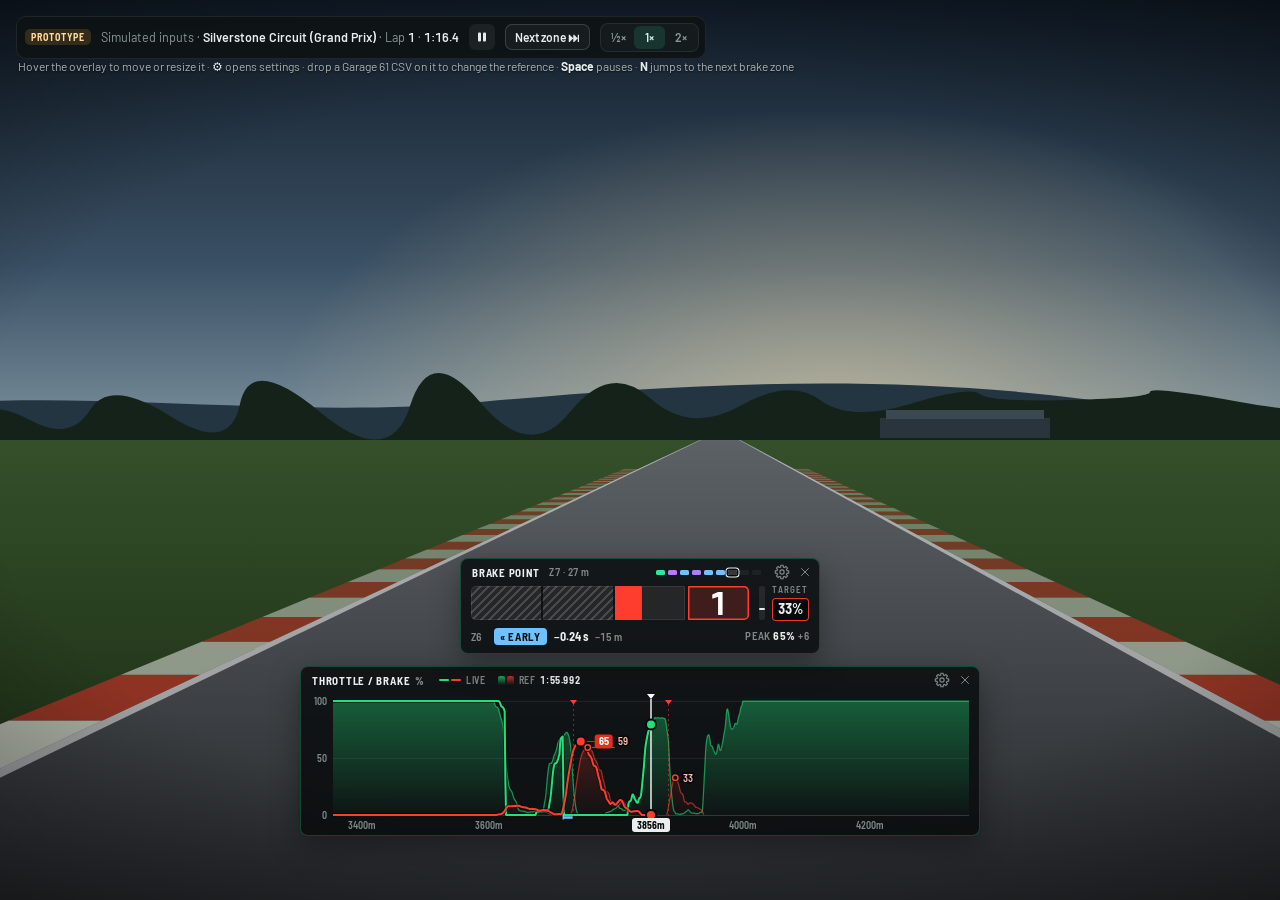
==== commit 6c4011fa: "Redesign brake peak labels to stay off the traces The old placer tried five fixed spots in order and" ====
--- a/prototype/index.html
+++ b/prototype/index.html
@@ -141,9 +141,11 @@
         <input type="range" min="0" max="50" step="1" data-setting="labelMin" data-unit="%">
       </label>
       <div class="label-key" data-needs="labels">
-        <span><i class="key-pill key-live">82%</i>Your peak</span>
-        <span><i class="key-pill key-ref">76%</i>Reference peak</span>
-      </div>
+        <span><i class="key-pill key-live">82</i>Your peak</span>
+        <span><i class="key-pill key-ref">76</i>Reference peak</span>
+        <span><i class="key-pair"><i class="key-pill key-live">82</i><i class="key-pill key-ref">76</i></i>Both, one braking zone</span>
+      </div>
+      <p class="set-hint" data-needs="labels">Labels keep off the traces and the cursor. One that can't find a clear spot is left out.</p>
     </div>
 
     <!-- Timing -->
@@ -242,6 +244,7 @@
   <script src="src/lap.js"></script>
   <script src="src/sim.js"></script>
   <script src="src/live-trace.js"></script>
+  <script src="src/peak-labels.js"></script>
   <script src="src/graph.js"></script>
   <script src="src/brake-cue.js"></script>
   <script src="src/frame.js"></script>
--- a/prototype/src/styles.css
+++ b/prototype/src/styles.css
@@ -640,7 +640,9 @@
 .label-key span { display: inline-flex; align-items: center; gap: 7px; }
 .key-pill { padding: 3px 5px; border-radius: 4px; font: 700 11px/1 var(--font-hud); font-style: normal; }
 .key-live { background: #e0301f; color: #fff; }
-.key-ref { border: 1px solid rgba(255, 61, 46, 0.9); background: rgb(var(--hud-surface)); color: var(--hud-text); font-weight: 600; }
+/* The graph draws reference peaks as plain numbers with a dark halo, not in a box. */
+.key-ref { padding: 3px 1px; color: #ffb8b0; font-weight: 600; text-shadow: 0 0 2px rgb(var(--hud-surface)), 0 0 2px rgb(var(--hud-surface)); }
+.key-pair { display: inline-flex; align-items: center; gap: 2px; font-style: normal; }
 
 /* Grade key (Brakes tab) */
 .grade-key {
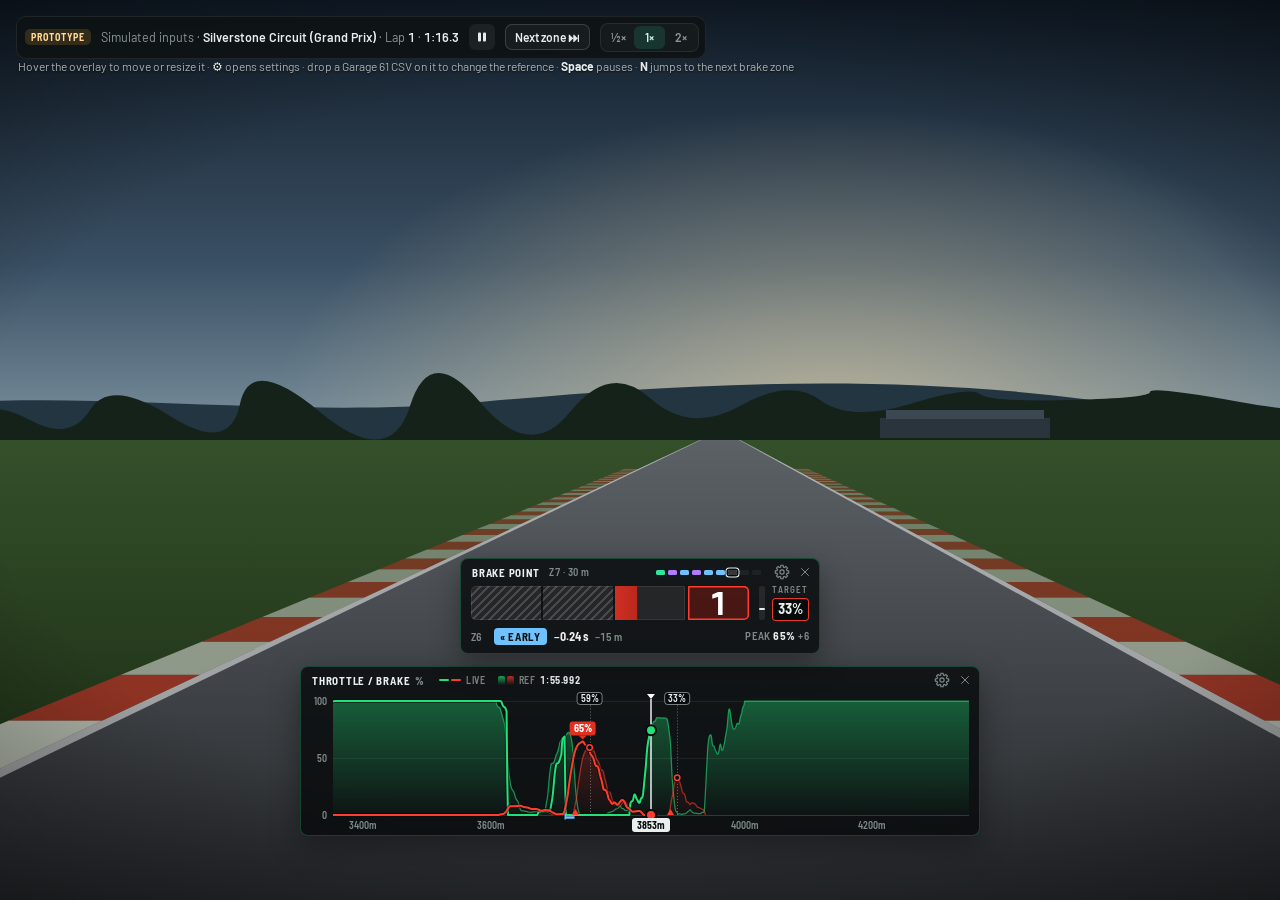
==== commit 7af24786: "Pin peak labels to their peaks; rework the countdown's colours Peak labels, as asked: each reference" ====
--- a/prototype/index.html
+++ b/prototype/index.html
@@ -141,11 +141,9 @@
         <input type="range" min="0" max="50" step="1" data-setting="labelMin" data-unit="%">
       </label>
       <div class="label-key" data-needs="labels">
-        <span><i class="key-pill key-live">82</i>Your peak</span>
-        <span><i class="key-pill key-ref">76</i>Reference peak</span>
-        <span><i class="key-pair"><i class="key-pill key-live">82</i><i class="key-pill key-ref">76</i></i>Both, one braking zone</span>
-      </div>
-      <p class="set-hint" data-needs="labels">Labels keep off the traces and the cursor. One that can't find a clear spot is left out.</p>
+        <span><i class="key-pill key-live">82%</i>Your peak, on its apex</span>
+        <span><i class="key-pill key-ref">76%</i>Reference peak, top of its line</span>
+      </div>
     </div>
 
     <!-- Timing -->
@@ -244,7 +242,6 @@
   <script src="src/lap.js"></script>
   <script src="src/sim.js"></script>
   <script src="src/live-trace.js"></script>
-  <script src="src/peak-labels.js"></script>
   <script src="src/graph.js"></script>
   <script src="src/brake-cue.js"></script>
   <script src="src/frame.js"></script>
--- a/prototype/src/styles.css
+++ b/prototype/src/styles.css
@@ -233,10 +233,10 @@
    chips and pips can tint them. */
 .ito-cue {
   --brake-ink: #e0301f; /* solid red behind white text (4.5:1) */
-  /* The three counts, first to last. */
-  --count-1: #2fd46f;
-  --count-2: #ffd02e;
-  --count-3: var(--brake);
+  /* The count builds in red, darker the nearer the brake point. */
+  --count-light: #ff6f62;
+  --count-deep: #8a1a11;
+  --perfect: 178, 124, 255;
   width: 360px;
   height: 96px;
 }
@@ -287,13 +287,12 @@
   box-shadow: inset 0 0 0 1px rgba(255, 255, 255, 0.08);
 }
 .cue-fill, .cue-join { position: absolute; top: 0; bottom: 0; }
-/* Spans the whole track and is clipped to the filled part, so each segment keeps its own
-   colour: green for the first count, yellow for the second, red for the last. */
+/* Spans the whole track and is clipped to the filled part, so the red darkens as it
+   builds toward the brake point. */
 .cue-fill {
   left: 0;
   right: 0;
-  background: linear-gradient(90deg,
-    var(--count-1) 0 33.333%, var(--count-2) 33.333% 66.667%, var(--count-3) 66.667% 100%);
+  background: linear-gradient(90deg, var(--count-light), var(--brake) 45%, var(--count-deep));
   clip-path: inset(0 calc((1 - var(--fill)) * 100%) 0 calc(var(--join) * 100%));
 }
 /* The part a short straight skipped. */
@@ -331,15 +330,14 @@
 }
 .cue-cap span { display: block; }
 
-/* The cap takes the colour of the segment that's filling. */
-.cue-body[data-mode="countdown"] { --count: var(--count-1); }
-.cue-body[data-beat="2"] { --count: var(--count-2); }
-.cue-body[data-beat="1"] { --count: var(--count-3); }
+/* The cap: red outline, its tint deepening with each count. */
 .cue-body[data-mode="countdown"] .cue-cap {
   color: #fff;
-  box-shadow: inset 0 0 0 1.5px var(--count);
-  background: color-mix(in srgb, var(--count) 18%, transparent);
-}
+  box-shadow: inset 0 0 0 1.5px var(--brake);
+  background: rgba(255, 61, 46, 0.1);
+}
+.cue-body[data-beat="2"] .cue-cap { background: rgba(200, 40, 28, 0.22); }
+.cue-body[data-beat="1"] .cue-cap { background: rgba(138, 26, 17, 0.45); }
 .cue-body[data-mode="countdown"] .cue-cap span { font-size: clamp(22px, 34cqh, 44px); letter-spacing: 0; font-variant-numeric: tabular-nums; }
 /* Each count pops in; alternating names restart the animation on every change. */
 .cue-body[data-beat="3"] .cue-cap span, .cue-body[data-beat="1"] .cue-cap span { animation: cue-pop-a 0.22s ease-out; }
@@ -347,14 +345,30 @@
 @keyframes cue-pop-a { from { transform: scale(1.35); opacity: 0.4; } }
 @keyframes cue-pop-b { from { transform: scale(1.35); opacity: 0.4; } }
 
-/* BRAKE is solid red and flashes. */
-.cue-body[data-mode="brake"] .cue-cap,
-.cue-body[data-mode="braking"] .cue-cap { color: #fff; background: var(--brake-ink); box-shadow: none; }
-.cue-body[data-mode="brake"] .cue-cap { animation: cue-flash 0.2s ease-in-out 4 alternate; }
-@keyframes cue-flash { to { background: #ff6a5c; } }
-/* On the brake: the bar stops where you braked and dims, so the eye moves to the target
-   gauge. Braked early, the unfilled part up to the cap is how early. */
-.cue-body[data-mode="braking"] .cue-fill { opacity: 0.45; }
+/* At the brake point: the whole bar and the cap solid red, with a slight glow. */
+.cue-body[data-mode="brake"] .cue-fill { background: var(--brake); }
+.cue-body[data-mode="brake"] .cue-cap { color: #fff; background: var(--brake-ink); box-shadow: none; }
+.cue-body[data-mode="brake"] .cue-track,
+.cue-body[data-mode="brake"] .cue-cap { box-shadow: 0 0 10px rgba(255, 61, 46, 0.5); }
+
+/* On the brake: the bar turns your timing grade's colour for a moment (--flash-a runs 1
+   to 0), then empties. Braked early, it stops short of the cap by how early. */
+.cue-body[data-flash] .cue-fill { background: rgb(var(--flash)); opacity: var(--flash-a); }
+.cue-body[data-flash] .cue-cap {
+  color: rgba(255, 255, 255, calc(0.4 + 0.6 * var(--flash-a)));
+  background: rgba(224, 48, 31, var(--flash-a));
+}
+/* Perfect: the whole bar and the cap light purple, with a glow. */
+.cue-body[data-flash="perfect"] .cue-fill { clip-path: none; background: rgb(var(--perfect)); }
+.cue-body[data-flash="perfect"] .cue-join { opacity: 0; }
+.cue-body[data-flash="perfect"] .cue-cap {
+  color: rgba(26, 11, 46, calc(0.4 + 0.6 * var(--flash-a)));
+  background: rgba(var(--perfect), var(--flash-a));
+}
+.cue-body[data-flash="perfect"] .cue-track,
+.cue-body[data-flash="perfect"] .cue-cap { box-shadow: 0 0 12px rgba(var(--perfect), calc(0.7 * var(--flash-a))); }
+/* After it, the bar stays empty while you're still braking; the gauge has your pressure. */
+.cue-body[data-mode="braking"]:not([data-flash]) .cue-fill { opacity: 0; }
 .cue-body[data-mode="noref"] .cue-cap,
 .cue-body[data-mode="nozones"] .cue-cap { color: var(--hud-muted); }
 
@@ -637,12 +651,31 @@
   color: var(--ui-muted);
   font-size: 12px;
 }
-.label-key span { display: inline-flex; align-items: center; gap: 7px; }
+.label-key span { display: inline-flex; align-items: flex-start; gap: 7px; }
 .key-pill { padding: 3px 5px; border-radius: 4px; font: 700 11px/1 var(--font-hud); font-style: normal; }
+/* As on the graph: your peak's pill points down at the apex; the reference's label sits
+   on top of a dotted line. */
+.key-pill { position: relative; margin-bottom: 9px; }
 .key-live { background: #e0301f; color: #fff; }
-/* The graph draws reference peaks as plain numbers with a dark halo, not in a box. */
-.key-ref { padding: 3px 1px; color: #ffb8b0; font-weight: 600; text-shadow: 0 0 2px rgb(var(--hud-surface)), 0 0 2px rgb(var(--hud-surface)); }
-.key-pair { display: inline-flex; align-items: center; gap: 2px; font-style: normal; }
+.key-live::after {
+  content: "";
+  position: absolute;
+  left: 50%;
+  top: 100%;
+  margin-left: -4px;
+  border: 4px solid transparent;
+  border-top-color: #e0301f;
+  border-bottom: 0;
+}
+.key-ref { border: 1px solid rgba(232, 239, 238, 0.42); background: rgb(var(--hud-surface)); color: var(--hud-text); font-weight: 600; }
+.key-ref::after {
+  content: "";
+  position: absolute;
+  left: 50%;
+  top: 100%;
+  height: 9px;
+  border-left: 1px dotted rgba(232, 239, 238, 0.6);
+}
 
 /* Grade key (Brakes tab) */
 .grade-key {
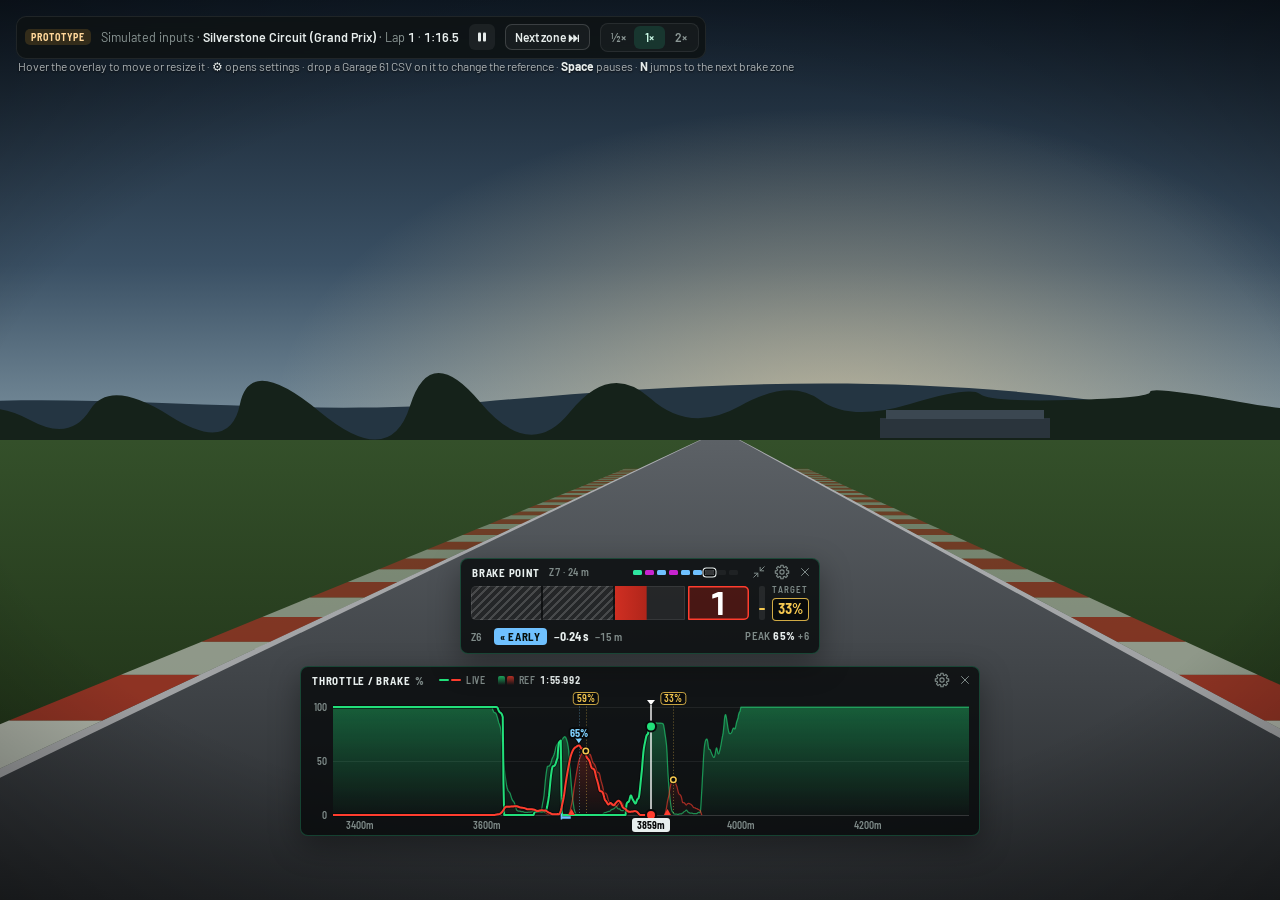
==== commit cd36ddc7: "Add a compact mode and opacity settings to the brake point window Compact: a collapse button in the " ====
--- a/prototype/index.html
+++ b/prototype/index.html
@@ -65,7 +65,7 @@
     <div class="set-panel" role="tabpanel" id="panel-display" aria-labelledby="tab-display">
       <div class="set-section">Opacity</div>
       <label class="set-row">
-        <span class="row-head"><span>Background</span><output data-for="bgOpacity"></output></span>
+        <span class="row-head"><span>Background <small>graph</small></span><output data-for="bgOpacity"></output></span>
         <input type="range" min="0" max="100" step="1" data-setting="bgOpacity" data-unit="%">
       </label>
       <label class="set-row">
@@ -88,6 +88,18 @@
       <label class="set-toggle">
         <span>Countdown window<small>3-2-1-BRAKE into each reference brake point</small></span>
         <input type="checkbox" class="switch" data-setting="cueOn">
+      </label>
+      <label class="set-toggle" data-needs="cueOn">
+        <span>Compact<small>Just the bar, with the target, your pressure and your final pressure in it</small></span>
+        <input type="checkbox" class="switch" data-setting="cueCompact">
+      </label>
+      <label class="set-row" data-needs="cueOn">
+        <span class="row-head"><span>Background <small>this window</small></span><output data-for="cueBg"></output></span>
+        <input type="range" min="0" max="100" step="1" data-setting="cueBg" data-unit="%">
+      </label>
+      <label class="set-row" data-needs="cueOn">
+        <span class="row-head"><span>Contents <small>bar and text</small></span><output data-for="cueFg"></output></span>
+        <input type="range" min="30" max="100" step="1" data-setting="cueFg" data-unit="%">
       </label>
       <label class="set-row" data-needs="cueOn">
         <span class="row-head"><span>Countdown <small>3 counts</small></span><output data-for="cueLead"></output></span>
--- a/prototype/src/styles.css
+++ b/prototype/src/styles.css
@@ -5,6 +5,8 @@
   /* Data — shared with graph.js */
   --throttle: #22e07a;
   --brake: #ff3d2e;
+  --you-rgb: 127, 209, 255; /* your peak labels */
+  --target-rgb: 245, 200, 80; /* the reference's peak: the target */
 
   /* HUD */
   --hud-surface: 7, 9, 10;
@@ -236,7 +238,7 @@
   /* The count builds in red, darker the nearer the brake point. */
   --count-light: #ff6f62;
   --count-deep: #8a1a11;
-  --perfect: 178, 124, 255;
+  --perfect: 200, 36, 208; /* "fastest lap" purple */
   width: 360px;
   height: 96px;
 }
@@ -259,6 +261,9 @@
 .cue-pip.is-stale { opacity: 0.35; }
 .cue-pip.is-current { opacity: 1; box-shadow: 0 0 0 1.5px rgba(var(--hud-surface), 1), 0 0 0 2.5px var(--hud-text); }
 .cue-tools { display: flex; gap: 1px; }
+/* The window's own opacity settings: --bg-alpha for its background, --fg-alpha for
+   everything drawn on it. */
+.ito-cue > .cue-head, .ito-cue > .cue-body, .ito-cue > .cue-expand { opacity: var(--fg-alpha, 1); }
 .cue-tools .ito-gear { margin-left: 0; }
 .cue-head .ito-title { flex: none; }
 
@@ -362,15 +367,80 @@
 .cue-body[data-flash="perfect"] .cue-fill { clip-path: none; background: rgb(var(--perfect)); }
 .cue-body[data-flash="perfect"] .cue-join { opacity: 0; }
 .cue-body[data-flash="perfect"] .cue-cap {
-  color: rgba(26, 11, 46, calc(0.4 + 0.6 * var(--flash-a)));
+  color: rgba(255, 255, 255, calc(0.4 + 0.6 * var(--flash-a)));
   background: rgba(var(--perfect), var(--flash-a));
 }
 .cue-body[data-flash="perfect"] .cue-track,
-.cue-body[data-flash="perfect"] .cue-cap { box-shadow: 0 0 12px rgba(var(--perfect), calc(0.7 * var(--flash-a))); }
+.cue-body[data-flash="perfect"] .cue-cap { box-shadow: 0 0 14px rgba(var(--perfect), calc(0.8 * var(--flash-a))); }
 /* After it, the bar stays empty while you're still braking; the gauge has your pressure. */
 .cue-body[data-mode="braking"]:not([data-flash]) .cue-fill { opacity: 0; }
 .cue-body[data-mode="noref"] .cue-cap,
 .cue-body[data-mode="nozones"] .cue-cap { color: var(--hud-muted); }
+
+/* ---- Compact: just the bar ---- */
+.ito-cue.is-compact .cue-head,
+.ito-cue.is-compact .cue-verdict,
+.ito-cue.is-compact .cue-target,
+.ito-cue.is-compact .cue-msg { display: none; }
+.ito-cue.is-compact .cue-body { inset: 4px; grid-template-rows: minmax(0, 1fr); gap: 0; }
+.ito-cue.is-compact .cue-cap { width: clamp(40px, 13cqw, 72px); font-size: clamp(10px, 34cqh, 16px); }
+.ito-cue.is-compact .cue-body[data-mode="countdown"] .cue-cap span { font-size: clamp(16px, 62cqh, 30px); }
+.ito-cue.is-compact:not(.is-locked) { cursor: grab; }
+.ito-cue.is-compact.is-moving { cursor: grabbing; }
+
+/* The readout inside the bar (compact only): target, now or next, final. */
+.cue-info { display: none; }
+.ito-cue.is-compact .cue-info {
+  position: absolute;
+  inset: 0;
+  display: flex;
+  align-items: center;
+  justify-content: space-between;
+  gap: 8px;
+  padding: 0 8px;
+  pointer-events: none;
+  font: 700 clamp(11px, 36cqh, 14px)/1 var(--font-hud);
+  font-variant-numeric: tabular-nums;
+  white-space: nowrap;
+  /* A dark outline so the numbers read over any part of the fill. */
+  text-shadow: 0 0 2px rgb(var(--hud-surface)), 0 0 2px rgb(var(--hud-surface)), 0 0 3px rgb(var(--hud-surface));
+}
+/* Each on a faint dark backing, so it reads over any colour the bar takes. */
+.ci { display: inline-flex; align-items: baseline; gap: 4px; padding: 2px 5px; border-radius: 3px; background: rgba(var(--hud-surface), 0.5); }
+.ci-mid:empty, .ci-mid:has(b:empty) { background: none; }
+.ci[hidden] { display: none; }
+.ci small { font-size: 0.68em; font-weight: 600; letter-spacing: 0.08em; text-transform: uppercase; color: rgba(232, 239, 238, 0.75); }
+.ci b { font-weight: 700; }
+.ci-target b { color: rgb(var(--target-rgb)); }
+.ci-mid { margin: 0 auto; color: var(--hud-muted); }
+.ci-mid b { font-weight: 600; letter-spacing: 0.04em; }
+.ci-mid.is-now b { color: rgb(var(--you-rgb)); font-weight: 700; letter-spacing: 0; }
+.ci-final b { color: rgb(var(--you-rgb)); }
+.ci-final em { font-style: normal; font-size: 0.8em; color: rgba(232, 239, 238, 0.8); }
+@container (max-width: 250px) { .ito-cue.is-compact .ci small { display: none; } }
+
+/* Expand button: only in compact, only while hovering. */
+.cue-expand {
+  position: absolute;
+  top: 50%;
+  right: 7px;
+  z-index: 3;
+  width: 22px;
+  height: 22px;
+  margin-top: -11px;
+  display: none;
+  place-items: center;
+  padding: 0;
+  border: 1px solid rgba(46, 230, 160, 0.6);
+  border-radius: 6px;
+  background: rgba(var(--hud-surface), 0.92);
+  color: var(--hud-text);
+  cursor: pointer;
+}
+.cue-expand svg { stroke-width: 1.9; }
+.ito-cue.is-compact:not(.is-locked):hover .cue-expand { display: grid; }
+.cue-expand:hover { color: var(--accent); }
+.cue-expand:focus-visible { display: grid; outline: 2px solid var(--accent); outline-offset: 1px; }
 
 /* Target: the zone's reference peak, with your pressure filling up to it. */
 .cue-target { flex: none; display: flex; align-items: stretch; gap: 7px; margin-left: 7px; }
@@ -378,7 +448,7 @@
 .cue-gauge i { position: absolute; left: 0; right: 0; }
 .cue-gauge-fill { bottom: 0; height: calc(var(--live) * 100%); border-radius: 2px; background: var(--brake); }
 .cue-gauge-peak { bottom: calc(var(--peak) * 100%); height: 2px; margin-bottom: -1px; background: #ff9b91; }
-.cue-gauge-target { left: -3px; right: -3px; bottom: calc(var(--target) * 100%); height: 2px; margin-bottom: -1px; border-radius: 1px; background: var(--hud-text); }
+.cue-gauge-target { left: -3px; right: -3px; bottom: calc(var(--target) * 100%); height: 2px; margin-bottom: -1px; border-radius: 1px; background: rgb(var(--target-rgb)); }
 .cue-body:not([data-mode="braking"]) .cue-gauge-peak { display: none; }
 .cue-target-text { display: grid; align-content: center; justify-items: start; gap: 4px; }
 .cue-target-text small {
@@ -387,17 +457,17 @@
   text-transform: uppercase;
   color: var(--hud-muted);
 }
-/* Outlined red, like the graph's reference peak labels. */
+/* Gold, like the graph's reference peak labels. */
 .cue-target-text b {
   padding: 3px 5px;
-  border: 1px solid rgba(255, 61, 46, 0.9);
+  border: 1px solid rgba(var(--target-rgb), 0.85);
   border-radius: 4px;
   background: rgba(var(--hud-surface), 0.9);
-  color: var(--hud-text);
+  color: rgb(var(--target-rgb));
   font: 700 clamp(12px, 15cqh, 18px)/1 var(--font-hud);
   font-variant-numeric: tabular-nums;
 }
-.cue-body[data-mode="idle"] .cue-target-text b { border-color: rgba(255, 61, 46, 0.5); color: rgba(232, 239, 238, 0.7); }
+.cue-body[data-mode="idle"] .cue-target-text b { border-color: rgba(var(--target-rgb), 0.5); color: rgba(var(--target-rgb), 0.75); }
 
 /* Timing row: zone, grade, offset from the reference brake point, peak vs target. */
 .cue-verdict {
@@ -653,28 +723,37 @@
 }
 .label-key span { display: inline-flex; align-items: flex-start; gap: 7px; }
 .key-pill { padding: 3px 5px; border-radius: 4px; font: 700 11px/1 var(--font-hud); font-style: normal; }
-/* As on the graph: your peak's pill points down at the apex; the reference's label sits
-   on top of a dotted line. */
+/* As on the graph: your peak is a white number over a white pointer at the apex; the
+   reference's label sits on top of a dotted line. */
 .key-pill { position: relative; margin-bottom: 9px; }
-.key-live { background: #e0301f; color: #fff; }
+.key-live { padding: 3px 2px; color: rgb(var(--you-rgb)); text-shadow: 0 0 2px rgb(var(--hud-surface)), 0 0 2px rgb(var(--hud-surface)); }
 .key-live::after {
   content: "";
   position: absolute;
   left: 50%;
   top: 100%;
-  margin-left: -4px;
-  border: 4px solid transparent;
-  border-top-color: #e0301f;
+  margin-left: -3.5px;
+  border: 3.5px solid transparent;
+  border-top: 4px solid rgb(var(--you-rgb));
   border-bottom: 0;
 }
-.key-ref { border: 1px solid rgba(232, 239, 238, 0.42); background: rgb(var(--hud-surface)); color: var(--hud-text); font-weight: 600; }
+/* …and the dotted line through the peak. */
+.key-live::before {
+  content: "";
+  position: absolute;
+  left: 50%;
+  top: calc(100% + 4px);
+  height: 5px;
+  border-left: 1px dotted rgba(var(--you-rgb), 0.7);
+}
+.key-ref { border: 1px solid rgba(var(--target-rgb), 0.8); background: rgba(var(--hud-surface), 0.72); color: rgb(var(--target-rgb)); font-weight: 600; }
 .key-ref::after {
   content: "";
   position: absolute;
   left: 50%;
   top: 100%;
   height: 9px;
-  border-left: 1px dotted rgba(232, 239, 238, 0.6);
+  border-left: 1px dotted rgba(var(--target-rgb), 0.7);
 }
 
 /* Grade key (Brakes tab) */
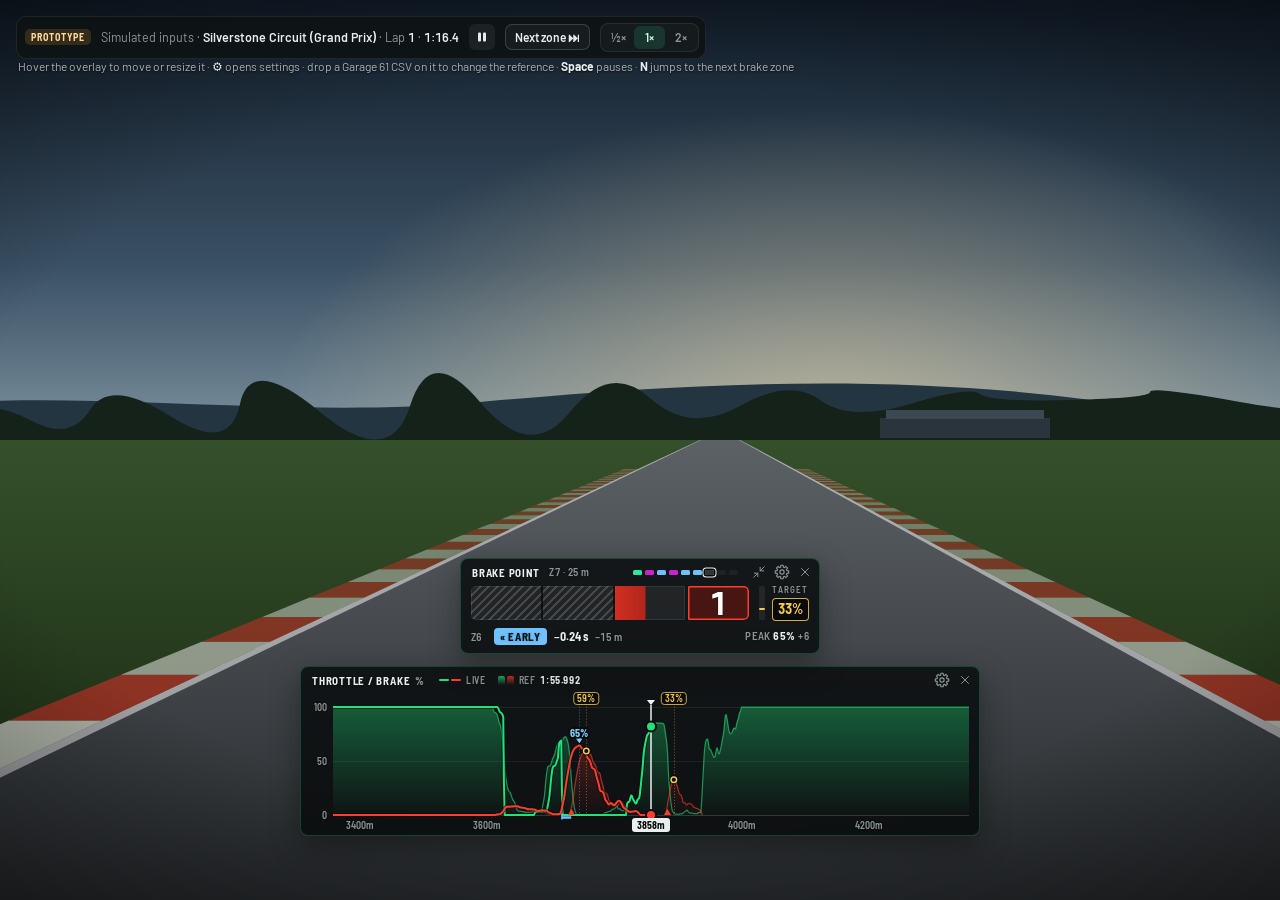
==== commit cb818af4: "Give each window its own settings; stop the background washing things out Settings: each window's ge" ====
--- a/prototype/index.html
+++ b/prototype/index.html
@@ -46,26 +46,32 @@
   <section id="cue" aria-label="Brake point countdown"></section>
 
   <!-- ================= Settings ================= -->
-  <div class="ito-settings" id="settings" role="dialog" aria-label="Overlay settings" hidden>
+  <div class="ito-settings" id="settings" role="dialog" aria-labelledby="setTitle" hidden>
     <div class="set-head">
-      <span>Overlay settings</span>
+      <span id="setTitle">Graph settings</span>
       <button class="icon-btn" type="button" data-close aria-label="Close settings">
         <svg viewBox="0 0 24 24" width="14" height="14" aria-hidden="true"><path d="M6 6l12 12M18 6 6 18"/></svg>
       </button>
     </div>
 
+    <!-- Each window's gear shows its own tabs (data-for); Reference is in both. -->
     <div class="set-tabs" role="tablist">
-      <button type="button" role="tab" id="tab-display" aria-controls="panel-display" data-tab="display">Display</button>
-      <button type="button" role="tab" id="tab-brakes" aria-controls="panel-brakes" data-tab="brakes">Brakes</button>
-      <button type="button" role="tab" id="tab-timing" aria-controls="panel-timing" data-tab="timing">Timing</button>
-      <button type="button" role="tab" id="tab-reference" aria-controls="panel-reference" data-tab="reference">Reference</button>
-    </div>
-
+      <button type="button" role="tab" id="tab-display" aria-controls="panel-display" data-tab="display" data-for="graph">Display</button>
+      <button type="button" role="tab" id="tab-labels" aria-controls="panel-labels" data-tab="labels" data-for="graph">Labels</button>
+      <button type="button" role="tab" id="tab-timing" aria-controls="panel-timing" data-tab="timing" data-for="graph">Timing</button>
+      <button type="button" role="tab" id="tab-countdown" aria-controls="panel-countdown" data-tab="countdown" data-for="cue">Countdown</button>
+      <button type="button" role="tab" id="tab-grades" aria-controls="panel-grades" data-tab="grades" data-for="cue">Grades</button>
+      <button type="button" role="tab" id="tab-window" aria-controls="panel-window" data-tab="window" data-for="cue">Window</button>
+      <button type="button" role="tab" id="tab-reference" aria-controls="panel-reference" data-tab="reference" data-for="graph cue">Reference</button>
+    </div>
+
+    <div class="set-body">
+    <!-- ======== Graph ======== -->
     <!-- Display -->
     <div class="set-panel" role="tabpanel" id="panel-display" aria-labelledby="tab-display">
       <div class="set-section">Opacity</div>
       <label class="set-row">
-        <span class="row-head"><span>Background <small>graph</small></span><output data-for="bgOpacity"></output></span>
+        <span class="row-head"><span>Background</span><output data-for="bgOpacity"></output></span>
         <input type="range" min="0" max="100" step="1" data-setting="bgOpacity" data-unit="%">
       </label>
       <label class="set-row">
@@ -76,66 +82,20 @@
       <hr class="set-divider">
       <div class="set-section">Layout</div>
       <label class="set-toggle">
-        <span>Lock size &amp; position<small>Hides the resize anchors</small></span>
+        <span>Lock size &amp; position<small>Both windows</small></span>
         <input type="checkbox" class="switch" data-setting="locked">
       </label>
-      <button type="button" class="btn" id="resetLayout">Reset size &amp; position</button>
-    </div>
-
-    <!-- Brakes: the brake point countdown, its timing grade, and brake peak labels -->
-    <div class="set-panel" role="tabpanel" id="panel-brakes" aria-labelledby="tab-brakes" hidden>
-      <div class="set-section">Brake point countdown</div>
-      <label class="set-toggle">
-        <span>Countdown window<small>3-2-1-BRAKE into each reference brake point</small></span>
+      <button type="button" class="btn" data-reset="graph">Reset size &amp; position</button>
+
+      <hr class="set-divider">
+      <label class="set-toggle">
+        <span>Brake point window<small>The countdown; its gear has its settings</small></span>
         <input type="checkbox" class="switch" data-setting="cueOn">
       </label>
-      <label class="set-toggle" data-needs="cueOn">
-        <span>Compact<small>Just the bar, with the target, your pressure and your final pressure in it</small></span>
-        <input type="checkbox" class="switch" data-setting="cueCompact">
-      </label>
-      <label class="set-row" data-needs="cueOn">
-        <span class="row-head"><span>Background <small>this window</small></span><output data-for="cueBg"></output></span>
-        <input type="range" min="0" max="100" step="1" data-setting="cueBg" data-unit="%">
-      </label>
-      <label class="set-row" data-needs="cueOn">
-        <span class="row-head"><span>Contents <small>bar and text</small></span><output data-for="cueFg"></output></span>
-        <input type="range" min="30" max="100" step="1" data-setting="cueFg" data-unit="%">
-      </label>
-      <label class="set-row" data-needs="cueOn">
-        <span class="row-head"><span>Countdown <small>3 counts</small></span><output data-for="cueLead"></output></span>
-        <input type="range" min="1.5" max="4.5" step="0.5" data-setting="cueLead" data-unit=" s">
-      </label>
-      <label class="set-row" data-needs="cueOn">
-        <span class="row-head"><span>Cue early by <small>reaction allowance</small></span><output data-for="cueEarly"></output></span>
-        <input type="range" min="0" max="0.3" step="0.05" data-setting="cueEarly" data-unit=" s" data-decimals="2">
-      </label>
-      <label class="set-row" data-needs="cueOn">
-        <span class="row-head"><span>Skip zones below <small>reference peak</small></span><output data-for="cueMin"></output></span>
-        <input type="range" min="0" max="50" step="1" data-setting="cueMin" data-unit="%">
-      </label>
-      <label class="set-toggle" data-needs="cueOn">
-        <span>Beeps<small>One per count, a long one on BRAKE</small></span>
-        <input type="checkbox" class="switch" data-setting="cueBeep">
-      </label>
-
-      <hr class="set-divider">
-      <div class="set-section">Brake timing</div>
-      <label class="set-row">
-        <span class="row-head"><span>Good within <small>of the reference</small></span><output data-for="cueTol"></output></span>
-        <input type="range" min="0.02" max="0.2" step="0.01" data-setting="cueTol" data-unit=" s" data-decimals="2" data-prefix="±">
-      </label>
-      <label class="set-row">
-        <span class="row-head"><span>Perfect within <small>inside good</small></span><output data-for="cuePerfect"></output></span>
-        <input type="range" min="0.01" max="0.06" step="0.01" data-setting="cuePerfect" data-unit=" s" data-decimals="2" data-prefix="±">
-      </label>
-      <div class="grade-key" id="gradeKey"></div>
-      <label class="set-toggle">
-        <span>Brake points on the graph<small>Marks each one and underlines your gap to it</small></span>
-        <input type="checkbox" class="switch" data-setting="cueGraph">
-      </label>
-
-      <hr class="set-divider">
-      <div class="set-section">Peak labels</div>
+    </div>
+
+    <!-- Labels -->
+    <div class="set-panel" role="tabpanel" id="panel-labels" aria-labelledby="tab-labels" hidden>
       <label class="set-toggle">
         <span>Brake peak labels<small>Max % reached in each braking zone</small></span>
         <input type="checkbox" class="switch" data-setting="labels">
@@ -156,6 +116,12 @@
         <span><i class="key-pill key-live">82%</i>Your peak, on its apex</span>
         <span><i class="key-pill key-ref">76%</i>Reference peak, top of its line</span>
       </div>
+
+      <hr class="set-divider">
+      <label class="set-toggle">
+        <span>Brake points<small>Marks each reference brake point and underlines your gap to it in its grade's colour</small></span>
+        <input type="checkbox" class="switch" data-setting="cueGraph">
+      </label>
     </div>
 
     <!-- Timing -->
@@ -195,6 +161,72 @@
       </div>
     </div>
 
+    <!-- ======== Brake point window ======== -->
+    <!-- Countdown -->
+    <div class="set-panel" role="tabpanel" id="panel-countdown" aria-labelledby="tab-countdown" hidden>
+      <label class="set-row" data-needs="cueOn">
+        <span class="row-head"><span>Countdown <small>3 counts</small></span><output data-for="cueLead"></output></span>
+        <input type="range" min="1.5" max="4.5" step="0.5" data-setting="cueLead" data-unit=" s">
+      </label>
+      <label class="set-row" data-needs="cueOn">
+        <span class="row-head"><span>Cue early by <small>reaction allowance</small></span><output data-for="cueEarly"></output></span>
+        <input type="range" min="0" max="0.3" step="0.05" data-setting="cueEarly" data-unit=" s" data-decimals="2">
+      </label>
+      <label class="set-row" data-needs="cueOn">
+        <span class="row-head"><span>Skip zones below <small>reference peak</small></span><output data-for="cueMin"></output></span>
+        <input type="range" min="0" max="50" step="1" data-setting="cueMin" data-unit="%">
+      </label>
+      <label class="set-toggle" data-needs="cueOn">
+        <span>Beeps<small>One per count, a long one on BRAKE</small></span>
+        <input type="checkbox" class="switch" data-setting="cueBeep">
+      </label>
+    </div>
+
+    <!-- Grades -->
+    <div class="set-panel" role="tabpanel" id="panel-grades" aria-labelledby="tab-grades" hidden>
+      <label class="set-row">
+        <span class="row-head"><span>Good within <small>of the reference</small></span><output data-for="cueTol"></output></span>
+        <input type="range" min="0.02" max="0.2" step="0.01" data-setting="cueTol" data-unit=" s" data-decimals="2" data-prefix="±">
+      </label>
+      <label class="set-row">
+        <span class="row-head"><span>Perfect within <small>inside good</small></span><output data-for="cuePerfect"></output></span>
+        <input type="range" min="0.01" max="0.06" step="0.01" data-setting="cuePerfect" data-unit=" s" data-decimals="2" data-prefix="±">
+      </label>
+      <div class="grade-key" id="gradeKey"></div>
+    </div>
+
+    <!-- Window -->
+    <div class="set-panel" role="tabpanel" id="panel-window" aria-labelledby="tab-window" hidden>
+      <label class="set-toggle">
+        <span>Show this window<small>Also on the graph's Display tab</small></span>
+        <input type="checkbox" class="switch" data-setting="cueOn">
+      </label>
+      <label class="set-toggle" data-needs="cueOn">
+        <span>Compact<small>Just the bar</small></span>
+        <input type="checkbox" class="switch" data-setting="cueCompact">
+      </label>
+
+      <hr class="set-divider">
+      <div class="set-section">Opacity</div>
+      <label class="set-row" data-needs="cueOn">
+        <span class="row-head"><span>Background</span><output data-for="cueBg"></output></span>
+        <input type="range" min="0" max="100" step="1" data-setting="cueBg" data-unit="%">
+      </label>
+      <label class="set-row" data-needs="cueOn">
+        <span class="row-head"><span>Contents <small>bar and text</small></span><output data-for="cueFg"></output></span>
+        <input type="range" min="30" max="100" step="1" data-setting="cueFg" data-unit="%">
+      </label>
+
+      <hr class="set-divider">
+      <div class="set-section">Layout</div>
+      <label class="set-toggle">
+        <span>Lock size &amp; position<small>Both windows</small></span>
+        <input type="checkbox" class="switch" data-setting="locked">
+      </label>
+      <button type="button" class="btn" data-reset="cue">Reset size &amp; position</button>
+    </div>
+
+    <!-- ======== Both ======== -->
     <!-- Reference -->
     <div class="set-panel" role="tabpanel" id="panel-reference" aria-labelledby="tab-reference" hidden>
       <div class="ref-card" id="refCard" hidden>
@@ -228,6 +260,7 @@
         <input type="checkbox" class="switch" data-setting="showRef">
       </label>
       <p class="set-hint">Lined up by lap distance, so a lap of any pace matches corner for corner.</p>
+    </div>
     </div>
 
     <div class="set-foot">
--- a/prototype/src/styles.css
+++ b/prototype/src/styles.css
@@ -47,8 +47,17 @@
 .stage svg { width: 100%; height: 100%; display: block; stroke: none; }
 
 /* ============ Overlay ============ */
+/* Everything drawn on a window was tuned against its dark background. As the background
+   fades (--fade = 1 - --bg-alpha), the parts that relied on it keep a dark backing of
+   their own (--scrim) and text gets a dark halo, so lowering the background makes the
+   empty space see-through instead of washing the bar, fills and text out. */
 .ito-overlay {
   --bg-alpha: 0.8;
+  --fade: calc(1 - var(--bg-alpha));
+  --scrim: rgba(var(--hud-surface), calc(0.62 * var(--fade)));
+  /* Muted text lightens too: grey on a bright sim reads worse than on the dark panel. */
+  --hud-muted: color-mix(in srgb, #7f8b89, #e8efee calc(var(--fade) * 55%));
+  text-shadow: 0 0 3px rgba(var(--hud-surface), calc(0.95 * var(--fade))), 0 0 1px rgba(var(--hud-surface), var(--fade));
   position: fixed;
   left: 0;
   top: 0;
@@ -255,7 +264,7 @@
   width: 9px;
   height: 5px;
   border-radius: 1.5px;
-  background: rgba(255, 255, 255, 0.14);
+  background: linear-gradient(rgba(255, 255, 255, 0.14), rgba(255, 255, 255, 0.14)), var(--scrim);
 }
 .cue-pip.is-graded { background: rgb(var(--g)); }
 .cue-pip.is-stale { opacity: 0.35; }
@@ -288,7 +297,7 @@
   min-width: 0;
   overflow: hidden;
   border-radius: 5px 1px 1px 5px;
-  background: rgba(255, 255, 255, 0.07);
+  background: linear-gradient(rgba(255, 255, 255, 0.07), rgba(255, 255, 255, 0.07)), var(--scrim);
   box-shadow: inset 0 0 0 1px rgba(255, 255, 255, 0.08);
 }
 .cue-fill, .cue-join { position: absolute; top: 0; bottom: 0; }
@@ -327,6 +336,7 @@
   display: grid;
   place-items: center;
   border-radius: 1px 5px 5px 1px;
+  background: var(--scrim);
   box-shadow: inset 0 0 0 1.5px rgba(255, 255, 255, 0.14);
   color: rgba(232, 239, 238, 0.4);
   font: 700 clamp(12px, 15cqh, 20px)/1 var(--font-hud);
@@ -339,10 +349,11 @@
 .cue-body[data-mode="countdown"] .cue-cap {
   color: #fff;
   box-shadow: inset 0 0 0 1.5px var(--brake);
-  background: rgba(255, 61, 46, 0.1);
-}
-.cue-body[data-beat="2"] .cue-cap { background: rgba(200, 40, 28, 0.22); }
-.cue-body[data-beat="1"] .cue-cap { background: rgba(138, 26, 17, 0.45); }
+  --tint: rgba(255, 61, 46, 0.1);
+  background: linear-gradient(var(--tint), var(--tint)), var(--scrim);
+}
+.cue-body[data-beat="2"] .cue-cap { --tint: rgba(200, 40, 28, 0.22); }
+.cue-body[data-beat="1"] .cue-cap { --tint: rgba(138, 26, 17, 0.45); }
 .cue-body[data-mode="countdown"] .cue-cap span { font-size: clamp(22px, 34cqh, 44px); letter-spacing: 0; font-variant-numeric: tabular-nums; }
 /* Each count pops in; alternating names restart the animation on every change. */
 .cue-body[data-beat="3"] .cue-cap span, .cue-body[data-beat="1"] .cue-cap span { animation: cue-pop-a 0.22s ease-out; }
@@ -361,14 +372,14 @@
 .cue-body[data-flash] .cue-fill { background: rgb(var(--flash)); opacity: var(--flash-a); }
 .cue-body[data-flash] .cue-cap {
   color: rgba(255, 255, 255, calc(0.4 + 0.6 * var(--flash-a)));
-  background: rgba(224, 48, 31, var(--flash-a));
+  background: linear-gradient(rgba(224, 48, 31, var(--flash-a)), rgba(224, 48, 31, var(--flash-a))), var(--scrim);
 }
 /* Perfect: the whole bar and the cap light purple, with a glow. */
 .cue-body[data-flash="perfect"] .cue-fill { clip-path: none; background: rgb(var(--perfect)); }
 .cue-body[data-flash="perfect"] .cue-join { opacity: 0; }
 .cue-body[data-flash="perfect"] .cue-cap {
   color: rgba(255, 255, 255, calc(0.4 + 0.6 * var(--flash-a)));
-  background: rgba(var(--perfect), var(--flash-a));
+  background: linear-gradient(rgba(var(--perfect), var(--flash-a)), rgba(var(--perfect), var(--flash-a))), var(--scrim);
 }
 .cue-body[data-flash="perfect"] .cue-track,
 .cue-body[data-flash="perfect"] .cue-cap { box-shadow: 0 0 14px rgba(var(--perfect), calc(0.8 * var(--flash-a))); }
@@ -444,7 +455,7 @@
 
 /* Target: the zone's reference peak, with your pressure filling up to it. */
 .cue-target { flex: none; display: flex; align-items: stretch; gap: 7px; margin-left: 7px; }
-.cue-gauge { position: relative; width: 6px; border-radius: 2px; background: rgba(255, 255, 255, 0.08); }
+.cue-gauge { position: relative; width: 6px; border-radius: 2px; background: linear-gradient(rgba(255, 255, 255, 0.08), rgba(255, 255, 255, 0.08)), var(--scrim); }
 .cue-gauge i { position: absolute; left: 0; right: 0; }
 .cue-gauge-fill { bottom: 0; height: calc(var(--live) * 100%); border-radius: 2px; background: var(--brake); }
 .cue-gauge-peak { bottom: calc(var(--peak) * 100%); height: 2px; margin-bottom: -1px; background: #ff9b91; }
@@ -494,7 +505,7 @@
   text-transform: uppercase;
 }
 /* Past the brake point and not braking yet: counts up until you do. */
-.cue-chip.is-pending { background: rgba(var(--g), 0.14); color: rgb(var(--g)); box-shadow: inset 0 0 0 1px rgb(var(--g)); }
+.cue-chip.is-pending { background: linear-gradient(rgba(var(--g), 0.14), rgba(var(--g), 0.14)), var(--scrim); color: rgb(var(--g)); box-shadow: inset 0 0 0 1px rgb(var(--g)); }
 .cue-vtime { color: var(--hud-text); font-weight: 700; font-size: 12px; }
 .cue-verdict.is-empty .cue-vtime { color: var(--hud-muted); font-weight: 500; font-size: 11px; }
 .cue-vpeak { margin-left: auto; letter-spacing: 0.04em; text-transform: uppercase; }
@@ -506,15 +517,17 @@
 @container (max-width: 250px) { .cue-vpeak { display: none; } }
 
 /* ============ Settings popover ============ */
+/* Its height is set on open to fit the owner window's tallest tab (settings.js), so tabs
+   switch without the panel resizing or moving. Only the body scrolls, and only when the
+   screen is too short for that height; the title, tabs and footer stay put. */
 .ito-settings {
   position: fixed;
   z-index: 50;
   width: 304px;
   max-height: calc(100vh - 16px);
-  overflow-y: auto;
-  overscroll-behavior: contain;
-  scrollbar-width: thin;
-  scrollbar-color: rgba(255, 255, 255, 0.18) transparent;
+  display: flex;
+  flex-direction: column;
+  overflow: hidden;
   background: var(--ui-surface);
   border: 1px solid var(--ui-line);
   border-radius: 12px;
@@ -522,6 +535,22 @@
   animation: pop-in 0.14s ease-out;
 }
 .ito-settings[hidden] { display: none; }
+.set-head, .set-tabs, .set-foot { flex: none; }
+.set-body {
+  flex: 1 1 auto;
+  min-height: 0;
+  overflow-y: auto;
+  overscroll-behavior: contain;
+  scrollbar-width: thin;
+  scrollbar-color: rgba(255, 255, 255, 0.18) transparent;
+  /* Shadows at the top and bottom edges only while there's more to scroll to: the
+     surface-coloured covers scroll with the content, the shadows stay with the box. */
+  background:
+    linear-gradient(var(--ui-surface) 30%, rgba(14, 19, 20, 0)) top / 100% 28px no-repeat local,
+    linear-gradient(rgba(14, 19, 20, 0), var(--ui-surface) 70%) bottom / 100% 28px no-repeat local,
+    radial-gradient(farthest-side at 50% 0, rgba(0, 0, 0, 0.55), transparent) top / 100% 10px no-repeat scroll,
+    radial-gradient(farthest-side at 50% 100%, rgba(0, 0, 0, 0.55), transparent) bottom / 100% 10px no-repeat scroll;
+}
 @keyframes pop-in {
   from { opacity: 0; transform: translateY(var(--pop-from, -4px)) scale(0.985); }
 }
@@ -560,7 +589,7 @@
 }
 .set-tabs button {
   position: relative;
-  padding: 8px 8px 10px;
+  padding: 8px 7px 10px;
   border: 0;
   background: none;
   color: var(--ui-muted);
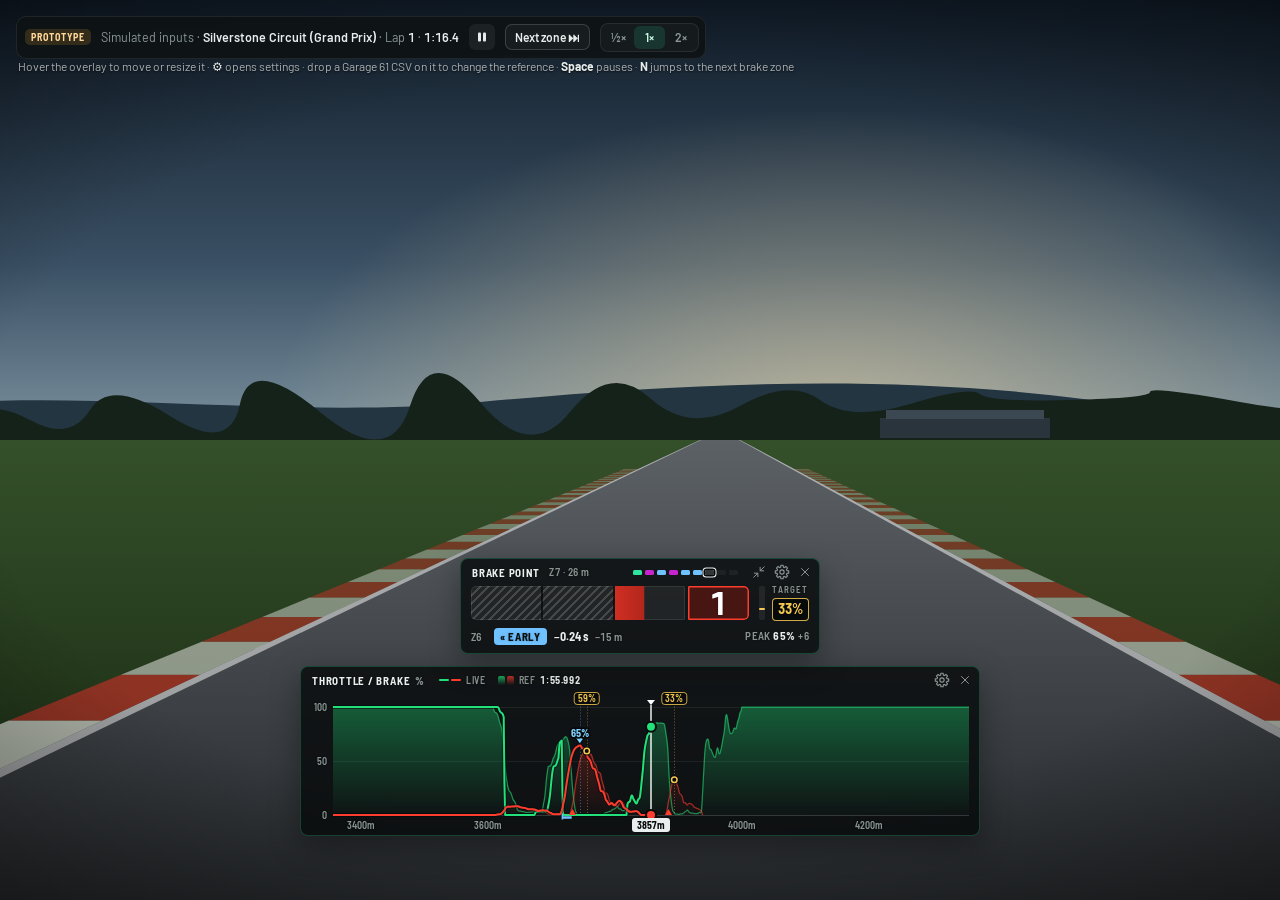
==== commit 960baa4f: "Try a red pulse on both windows at the brake point As the brake point arrives (the moment BRAKE show" ====
--- a/prototype/index.html
+++ b/prototype/index.html
@@ -180,6 +180,10 @@
         <span>Beeps<small>One per count, a long one on BRAKE</small></span>
         <input type="checkbox" class="switch" data-setting="cueBeep">
       </label>
+      <label class="set-toggle">
+        <span>Red pulse on BRAKE<small>Both windows' backgrounds, for half a second</small></span>
+        <input type="checkbox" class="switch" data-setting="cuePulse">
+      </label>
     </div>
 
     <!-- Grades -->
--- a/prototype/src/styles.css
+++ b/prototype/src/styles.css
@@ -72,6 +72,24 @@
   -webkit-user-select: none;
   touch-action: none;
 }
+/* Red pulse at the brake point (a try-out, on by default): a layer under the window's
+   contents flashes red for about half a second. */
+.ito-overlay::before {
+  content: "";
+  position: absolute;
+  inset: 0;
+  z-index: 0;
+  border-radius: inherit;
+  background: rgba(214, 36, 24, 0.62);
+  opacity: 0;
+  pointer-events: none;
+}
+.ito-overlay.is-pulse::before { animation: brake-pulse 0.55s ease-out; }
+@keyframes brake-pulse {
+  12% { opacity: 1; }
+  to { opacity: 0; }
+}
+
 .ito-overlay:not(.is-locked):hover,
 .ito-overlay.is-moving,
 .ito-overlay.is-resizing {
@@ -338,12 +356,17 @@
   border-radius: 1px 5px 5px 1px;
   background: var(--scrim);
   box-shadow: inset 0 0 0 1.5px rgba(255, 255, 255, 0.14);
+  padding-inline: 4px;
   color: rgba(232, 239, 238, 0.4);
   font: 700 clamp(12px, 15cqh, 20px)/1 var(--font-hud);
   letter-spacing: 0.08em;
   text-transform: uppercase;
-}
-.cue-cap span { display: block; }
+  /* Its own width is a container too, so the text below can be capped by it. */
+  container-type: inline-size;
+}
+/* "BRAKE" is about 3.6 em wide: at most 27% of the box's inner width per em keeps it
+   inside at any window size (the window's height alone sets 1em). */
+.cue-cap span { display: block; font-size: min(1em, 27cqi); }
 
 /* The cap: red outline, its tint deepening with each count. */
 .cue-body[data-mode="countdown"] .cue-cap {
@@ -399,16 +422,15 @@
 .ito-cue.is-compact:not(.is-locked) { cursor: grab; }
 .ito-cue.is-compact.is-moving { cursor: grabbing; }
 
-/* The readout inside the bar (compact only): target, now or next, final. */
+/* The readout inside the bar (compact only): one number centred in each of the bar's
+   thirds, so none crosses the lines between the counts. */
 .cue-info { display: none; }
 .ito-cue.is-compact .cue-info {
   position: absolute;
   inset: 0;
-  display: flex;
+  display: grid;
+  grid-template-columns: repeat(3, minmax(0, 1fr));
   align-items: center;
-  justify-content: space-between;
-  gap: 8px;
-  padding: 0 8px;
   pointer-events: none;
   font: 700 clamp(11px, 36cqh, 14px)/1 var(--font-hud);
   font-variant-numeric: tabular-nums;
@@ -417,17 +439,31 @@
   text-shadow: 0 0 2px rgb(var(--hud-surface)), 0 0 2px rgb(var(--hud-surface)), 0 0 3px rgb(var(--hud-surface));
 }
 /* Each on a faint dark backing, so it reads over any colour the bar takes. */
-.ci { display: inline-flex; align-items: baseline; gap: 4px; padding: 2px 5px; border-radius: 3px; background: rgba(var(--hud-surface), 0.5); }
-.ci-mid:empty, .ci-mid:has(b:empty) { background: none; }
+.ci {
+  grid-row: 1;
+  justify-self: center;
+  max-width: calc(100% - 6px);
+  overflow: hidden;
+  display: inline-flex;
+  align-items: baseline;
+  gap: 4px;
+  padding: 2px 5px;
+  border-radius: 3px;
+  background: rgba(var(--hud-surface), 0.5);
+}
 .ci[hidden] { display: none; }
 .ci small { font-size: 0.68em; font-weight: 600; letter-spacing: 0.08em; text-transform: uppercase; color: rgba(232, 239, 238, 0.75); }
+.ci small:empty { display: none; }
 .ci b { font-weight: 700; }
+.ci em { font-style: normal; font-size: 0.8em; color: rgba(232, 239, 238, 0.8); }
+.ci em:empty { display: none; }
+.ci-target { grid-column: 1; }
 .ci-target b { color: rgb(var(--target-rgb)); }
-.ci-mid { margin: 0 auto; color: var(--hud-muted); }
-.ci-mid b { font-weight: 600; letter-spacing: 0.04em; }
-.ci-mid.is-now b { color: rgb(var(--you-rgb)); font-weight: 700; letter-spacing: 0; }
-.ci-final b { color: rgb(var(--you-rgb)); }
-.ci-final em { font-style: normal; font-size: 0.8em; color: rgba(232, 239, 238, 0.8); }
+.ci-you { grid-column: 2; }
+.ci-you b { color: rgb(var(--you-rgb)); }
+.ci-next { grid-column: 3; color: var(--hud-muted); }
+.ci-next b { font-weight: 600; letter-spacing: 0.04em; }
+.cue-info.is-message .ci-next { grid-column: 1 / -1; }
 @container (max-width: 250px) { .ito-cue.is-compact .ci small { display: none; } }
 
 /* Expand button: only in compact, only while hovering. */
